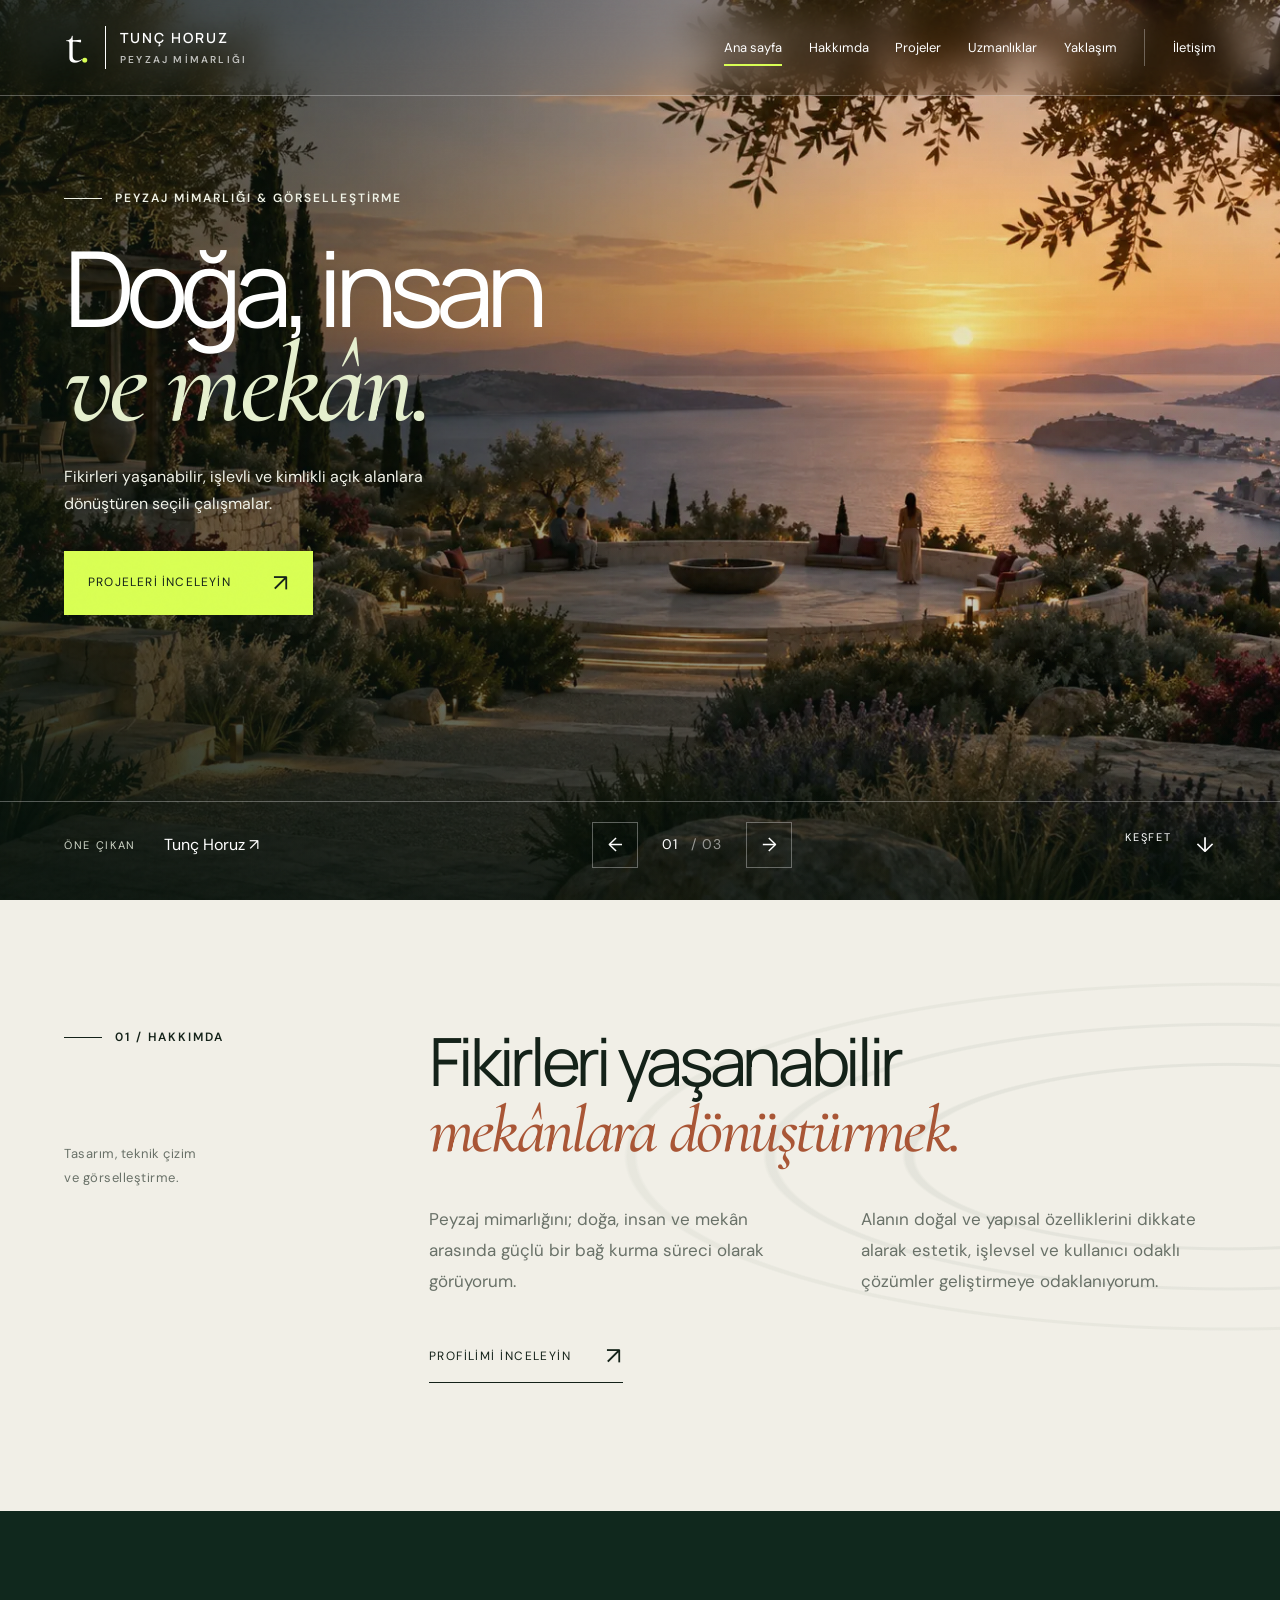
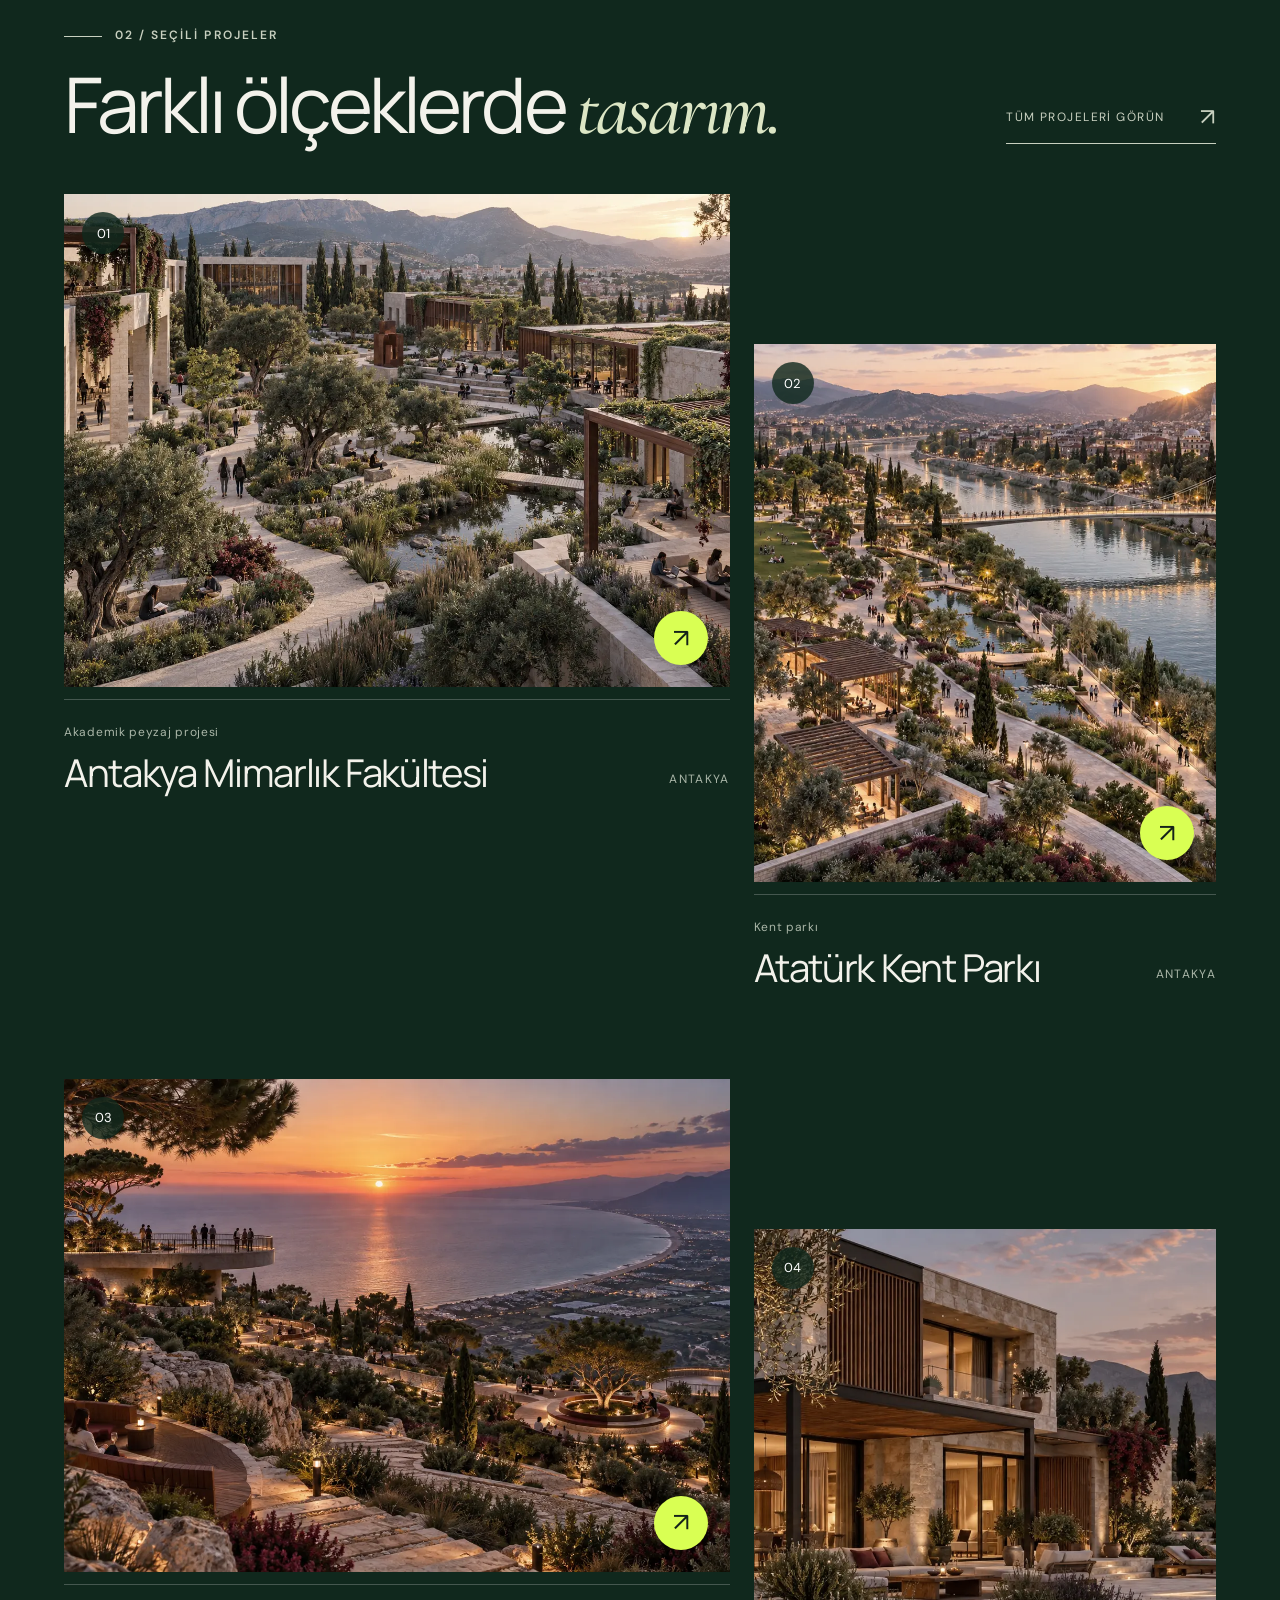
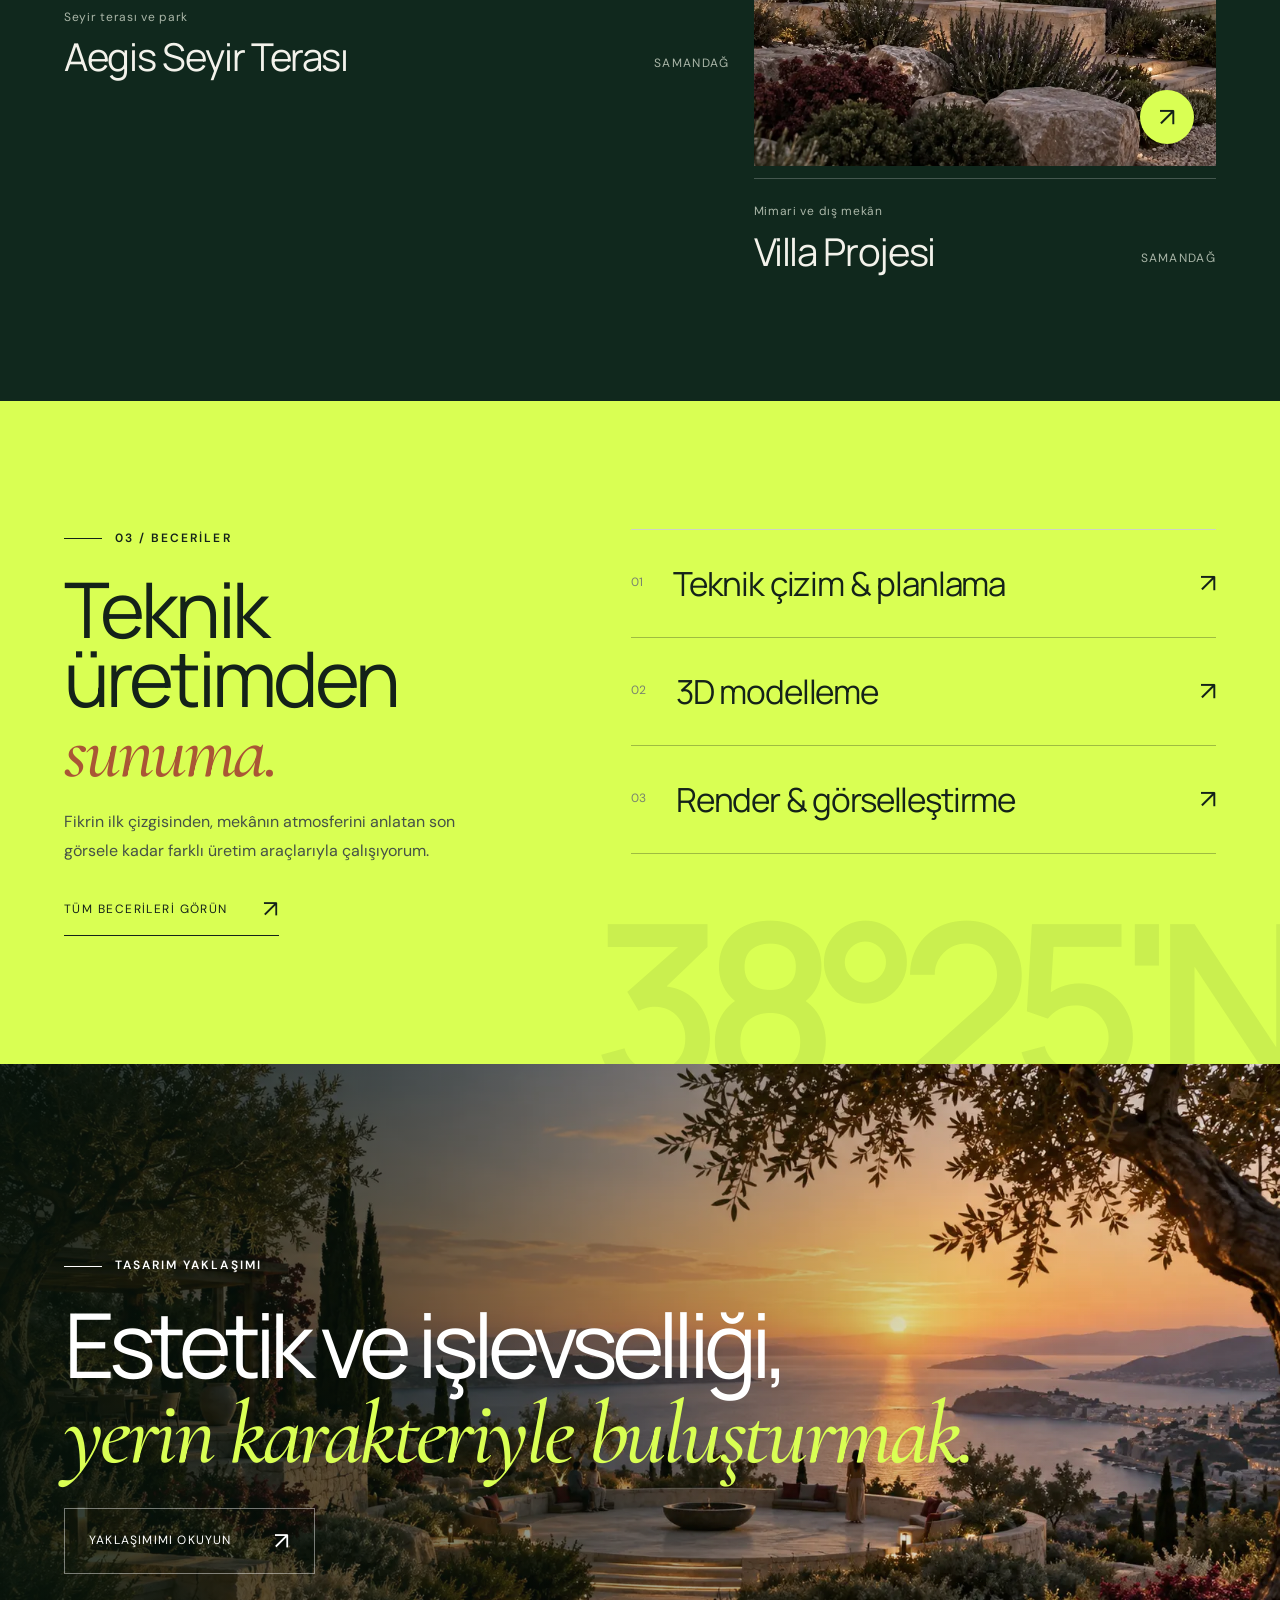
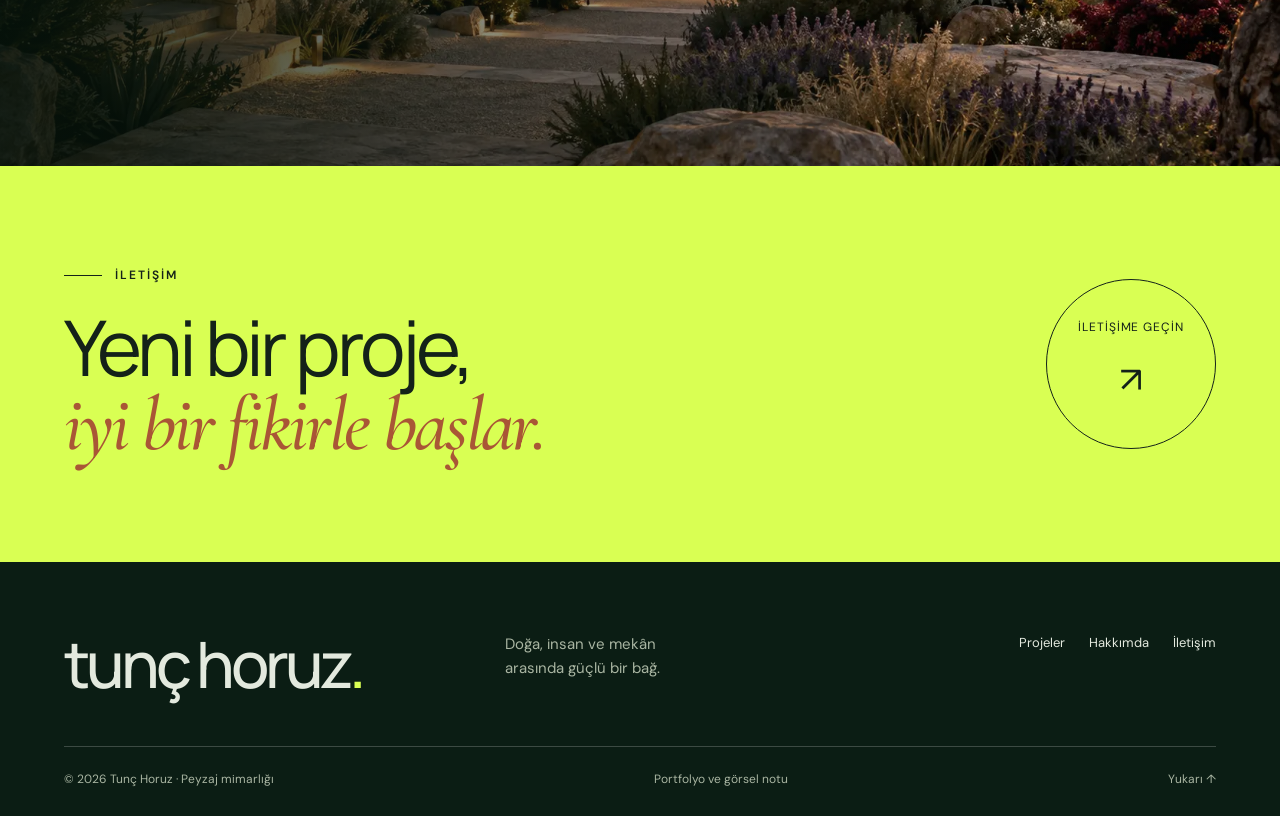
==== index.html @ c0519113 "İlk site yüklemesi" ====
<!doctype html>
<html lang="tr"><head><meta charset="utf-8"><meta name="viewport" content="width=device-width,initial-scale=1,viewport-fit=cover"><meta name="theme-color" content="#172b22"><title>Tunç Horuz — Peyzaj Mimarlığı Portfolyosu</title><meta name="description" content="Tunç Horuz'un peyzaj mimarlığı, kamusal alan, kampüs, seyir terası ve mimari görselleştirme projeleri."><link rel="icon" href="assets/favicon.svg"><link rel="stylesheet" href="styles.css"><link rel="stylesheet" href="refined.css"><script defer src="app.js"></script></head>
<body class="home" id="top"><a class="skip" href="#main">İçeriğe geç</a><header class="site-header"><a class="brand" href="index.html" aria-label="Tunç Horuz ana sayfa"><span class="monogram">t<span>.</span></span><span class="brand-name">TUNÇ HORUZ<small>PEYZAJ MİMARLIĞI</small></span></a><nav id="main-nav" aria-label="Ana menü"><a href="index.html" aria-current="page">Ana sayfa</a><a href="hakkimizda.html">Hakkımda</a><a href="projeler.html">Projeler</a><a href="hizmetler.html">Uzmanlıklar</a><a href="yaklasim.html">Yaklaşım</a><a href="iletisim.html">İletişim</a></nav><button class="menu-button" aria-expanded="false" aria-controls="main-nav" aria-label="Menüyü aç"><span></span><span></span></button></header>
<main id="main">
  <section class="hero"><div class="hero-slides"><div class="hero-slide is-active" data-slide="0" aria-hidden="false"><img src="assets/ai-hero-v3.webp" alt="Gün batımında peyzaj içinde seyir terası" loading="eager" decoding="async" fetchpriority="high"></div><div class="hero-slide" data-slide="1" aria-hidden="true"><img src="assets/ai-antakya-fakulte-cover-v3.webp" alt="Antakya Mimarlık Fakültesi peyzaj planı" loading="lazy" decoding="async"></div><div class="hero-slide" data-slide="2" aria-hidden="true"><img src="assets/ai-aegis-cover-v3.webp" alt="Aegis Seyir Terası gece görünümü" loading="lazy" decoding="async"></div></div><div class="hero-overlay"></div><div class="hero-copy wrap"><p class="eyebrow"><span></span>PEYZAJ MİMARLIĞI & GÖRSELLEŞTİRME</p><h1>Doğa, insan<br><em>ve mekân.</em></h1><p>Fikirleri yaşanabilir, işlevli ve kimlikli açık alanlara dönüştüren seçili çalışmalar.</p><a class="button button-light" href="projeler.html">Projeleri inceleyin<span aria-hidden="true">↗</span></a></div><div class="hero-bottom wrap"><div class="hero-location"><span>ÖNE ÇIKAN</span><a id="hero-project" href="hakkimizda.html">Tunç Horuz ↗</a></div><div class="hero-controls"><button data-slide-prev aria-label="Önceki çalışma">←</button><span id="hero-count" aria-live="polite">01 <i>/ 03</i></span><button data-slide-next aria-label="Sonraki çalışma">→</button></div><a class="scroll-link" href="#studio">KEŞFET <span>↓</span></a></div></section>
  <section class="home-intro wrap section" id="studio"><div><p class="eyebrow"><span></span>01 / HAKKIMDA</p><p class="side-note">Tasarım, teknik çizim<br>ve görselleştirme.</p></div><div><h2>Fikirleri yaşanabilir<br><em>mekânlara dönüştürmek.</em></h2><div class="intro-columns"><p>Peyzaj mimarlığını; doğa, insan ve mekân arasında güçlü bir bağ kurma süreci olarak görüyorum.</p><p>Alanın doğal ve yapısal özelliklerini dikkate alarak estetik, işlevsel ve kullanıcı odaklı çözümler geliştirmeye odaklanıyorum.</p></div><a class="line-link" href="hakkimizda.html">Profilimi inceleyin<span aria-hidden="true">↗</span></a></div></section>
  <section class="selected wrap section"><div class="section-title"><div><p class="eyebrow"><span></span>02 / SEÇİLİ PROJELER</p><h2>Farklı ölçeklerde <em>tasarım.</em></h2></div><a class="line-link" href="projeler.html">Tüm projeleri görün<span aria-hidden="true">↗</span></a></div><div class="selected-grid">
    <article class="project-card"><a href="proje-antakya-mimarlik-fakultesi.html" class="card-image"><img src="assets/ai-antakya-fakulte-cover-v3.webp" alt="Antakya Mimarlık Fakültesi peyzaj planı" loading="lazy" decoding="async"><span class="card-number">01</span><span class="card-arrow"><span aria-hidden="true">↗</span></span></a><div class="card-caption"><div><p>Akademik peyzaj projesi</p><h3><a href="proje-antakya-mimarlik-fakultesi.html">Antakya Mimarlık Fakültesi</a></h3></div><span>ANTAKYA</span></div></article>
    <article class="project-card"><a href="proje-antakya-ataturk-kent-parki.html" class="card-image"><img src="assets/ai-ataturk-kent-parki-cover-v3.webp" alt="Antakya Atatürk Kent Parkı giriş meydanı" loading="lazy" decoding="async"><span class="card-number">02</span><span class="card-arrow"><span aria-hidden="true">↗</span></span></a><div class="card-caption"><div><p>Kent parkı</p><h3><a href="proje-antakya-ataturk-kent-parki.html">Atatürk Kent Parkı</a></h3></div><span>ANTAKYA</span></div></article>
    <article class="project-card"><a href="proje-aegis-seyir-terasi.html" class="card-image"><img src="assets/ai-aegis-cover-v3.webp" alt="Aegis Seyir Terası gece görünümü" loading="lazy" decoding="async"><span class="card-number">03</span><span class="card-arrow"><span aria-hidden="true">↗</span></span></a><div class="card-caption"><div><p>Seyir terası ve park</p><h3><a href="proje-aegis-seyir-terasi.html">Aegis Seyir Terası</a></h3></div><span>SAMANDAĞ</span></div></article>
    <article class="project-card"><a href="proje-villa.html" class="card-image"><img src="assets/ai-villa-cover-v3.webp" alt="Villa projesi dış cephe görünümü" loading="lazy" decoding="async"><span class="card-number">04</span><span class="card-arrow"><span aria-hidden="true">↗</span></span></a><div class="card-caption"><div><p>Mimari ve dış mekân</p><h3><a href="proje-villa.html">Villa Projesi</a></h3></div><span>SAMANDAĞ</span></div></article>
  </div></section>
  <section class="home-services section"><div class="service-layout wrap"><div><p class="eyebrow"><span></span>03 / BECERİLER</p><h2>Teknik üretimden<br><em>sunuma.</em></h2><p>Fikrin ilk çizgisinden, mekânın atmosferini anlatan son görsele kadar farklı üretim araçlarıyla çalışıyorum.</p><a class="line-link" href="hizmetler.html">Tüm becerileri görün<span aria-hidden="true">↗</span></a></div><div><a class="service-row" href="hizmetler.html"><span>01</span><h3>Teknik çizim & planlama</h3><span>↗</span></a><a class="service-row" href="hizmetler.html"><span>02</span><h3>3D modelleme</h3><span>↗</span></a><a class="service-row" href="hizmetler.html"><span>03</span><h3>Render & görselleştirme</h3><span>↗</span></a></div></div></section>
  <section class="manifesto"><img src="assets/ai-hero-v3.webp" alt="Gün batımında manzaraya açılan seyir terası" loading="lazy" decoding="async"><div><p class="eyebrow"><span></span>TASARIM YAKLAŞIMI</p><h2>Estetik ve işlevselliği,<br><em>yerin karakteriyle buluşturmak.</em></h2><a class="button button-outline" href="yaklasim.html">Yaklaşımımı okuyun<span aria-hidden="true">↗</span></a></div></section>
</main>
<section class="footer-cta"><div><p class="eyebrow"><span></span>İLETİŞİM</p><h2>Yeni bir proje,<br><em>iyi bir fikirle başlar.</em></h2></div><a class="round-link" href="iletisim.html">İletişime geçin<span aria-hidden="true">↗</span></a></section>
<footer class="site-footer"><div class="footer-top"><a class="footer-logo" href="index.html">tunç horuz<span>.</span></a><p>Doğa, insan ve mekân<br>arasında güçlü bir bağ.</p><div><a href="projeler.html">Projeler</a><a href="hakkimizda.html">Hakkımda</a><a href="iletisim.html">İletişim</a></div></div><div class="footer-bottom"><span>© 2026 Tunç Horuz · Peyzaj mimarlığı</span><a href="gorsel-kaynaklari.html">Portfolyo ve görsel notu</a><a href="#top">Yukarı ↑</a></div></footer></body></html>
---- styles.css ----
:root{--ink:#19291f;--muted:#6e756d;--forest:#172b22;--green:#536349;--accent:#b6bd96;--paper:#fff;--mist:#f2f3ef;--line:#dce0d8;--gutter:clamp(24px,5.6vw,100px)}*{box-sizing:border-box}html{scroll-behavior:smooth;scroll-padding-top:35px}body{margin:0;color:var(--ink);background:var(--paper);font-family:'Arial',sans-serif;font-size:16px;line-height:1.65;-webkit-font-smoothing:antialiased}a{color:inherit;text-decoration:none}button,input,select,textarea{font:inherit}button{color:inherit;cursor:pointer}button,a,summary{-webkit-tap-highlight-color:transparent}button{background:none;border:0}img{display:block;width:100%;height:100%;object-fit:cover}h1,h2,h3,p,figure{margin:0}h1,h2,h3{line-height:1.12;font-weight:400}h1{font-size:clamp(48px,6.4vw,100px);letter-spacing:-.06em}h2{font-size:clamp(36px,3.8vw,61px);letter-spacing:-.05em}h3{font-size:28px;letter-spacing:-.035em}em{font-family:Georgia,'Times New Roman',serif;font-weight:400;letter-spacing:-.04em}p{line-height:1.8}a:focus-visible,button:focus-visible,summary:focus-visible,input:focus-visible,select:focus-visible,textarea:focus-visible{outline:2px solid var(--green);outline-offset:6px}.wrap{padding-inline:var(--gutter);max-width:1900px;margin-inline:auto}.section{padding-top:115px;padding-bottom:115px}.eyebrow{font-size:12px;letter-spacing:1.7px;line-height:1.6;display:flex;align-items:center;gap:13px;margin-bottom:26px}.eyebrow>span{width:26px;height:1px;background:currentColor}.skip{position:fixed;z-index:100;top:-100px;background:white;padding:12px}.skip:focus{top:12px}.site-header{height:106px;display:flex;align-items:center;justify-content:space-between;gap:35px;padding:20px var(--gutter);background:#fff;position:relative;z-index:30}.brand{display:flex;align-items:center;gap:18px}.monogram{font-family:Georgia,serif;font-size:65px;line-height:.7;letter-spacing:-6px;border-right:1px solid var(--line);padding-right:24px;padding-bottom:8px}.monogram>span{color:#697854}.brand-name{font-size:16px;letter-spacing:2px;line-height:1.5;white-space:nowrap}.brand-name small{display:block;font-size:12px;letter-spacing:2.6px;margin-top:4px;color:var(--muted)}#main-nav{display:flex;gap:clamp(20px,2.3vw,38px);align-items:center;font-size:14px}#main-nav a{position:relative;padding:8px 0}#main-nav a:after{content:'';height:1px;width:0;position:absolute;bottom:0;left:0;background:var(--green);transition:width .25s}#main-nav a:hover:after,#main-nav a[aria-current=page]:after{width:100%}#main-nav a:last-child{border-left:1px solid var(--line);padding-left:28px}#main-nav a:last-child:after{left:28px;width:0}#main-nav a:last-child:hover:after,#main-nav a:last-child[aria-current=page]:after{width:calc(100% - 28px)}.menu-button{display:none}.hero{position:relative;height:calc(100svh - 106px);min-height:660px;max-height:1100px;background:var(--forest);color:white;isolation:isolate}.hero-slides,.hero-slide,.hero-overlay{position:absolute;inset:0}.hero-slides{z-index:-3}.hero-slide{opacity:0;transition:opacity .8s}.hero-slide.is-active{opacity:1}.hero-slide img{object-position:55% center}.hero-overlay{z-index:-2;background:linear-gradient(90deg,#071b10a8 0%,#09201822 75%),linear-gradient(0deg,#07170ce0 0%,transparent 29%)}.hero-copy{padding-top:clamp(100px,15vh,185px);padding-bottom:165px}.hero .eyebrow{margin-bottom:33px;letter-spacing:2px;color:#f0f3e7}.hero h1{font-size:clamp(58px,7vw,110px);line-height:1.04;letter-spacing:-.06em}.hero h1 em{color:#dce0c6}.hero-copy>p:not(.eyebrow){font-size:17px;line-height:1.65;margin:30px 0 34px;color:#f0f2e8}.button{display:inline-flex;align-items:center;justify-content:space-between;gap:42px;min-height:58px;padding:15px 24px;font-size:14px;line-height:1.4;transition:background .2s,color .2s}.button span,.line-link span{font-size:24px;font-weight:400}.button-light{background:#fff;color:var(--ink)}.button-light:hover{background:#dce0c6}.button-dark{background:var(--forest);color:white}.button-dark:hover{background:#3c503d}.button-outline{border:1px solid #ffffff70;color:white}.button-outline:hover{background:white;color:var(--ink)}.hero-bottom{position:absolute;bottom:28px;left:0;right:0;display:flex;align-items:center;justify-content:space-between;gap:30px}.hero-location{display:flex;gap:28px;align-items:center}.hero-location>span{font-size:12px;letter-spacing:1.7px;color:#d1d8c9}.hero-location>a{font-size:16px}.hero-controls{display:flex;gap:24px;align-items:center}.hero-controls button{width:42px;height:42px;border:1px solid #ffffff55;border-radius:50%;font-size:19px;transition:background .2s}.hero-controls button:hover{background:#ffffff22}.hero-controls>span{font-size:14px;letter-spacing:1px}.hero-controls i{font-style:normal;color:#ffffff88;margin-left:8px}.scroll-link{font-size:12px;letter-spacing:1.6px;display:flex;gap:25px}.scroll-link span{font-size:21px}.home-intro{display:grid;grid-template-columns:1fr 2.35fr;gap:50px}.side-note{font-size:14px;color:var(--muted);margin-top:95px}.home-intro h2{font-size:clamp(44px,4.7vw,72px)}.home-intro h2 em{color:var(--green)}.intro-columns{display:grid;grid-template-columns:1fr 1fr;gap:38px;margin:34px 0;color:var(--muted)}.line-link{display:inline-flex;align-items:center;justify-content:space-between;gap:35px;padding-bottom:8px;border-bottom:1px solid #87907d;font-size:14px;line-height:1.5}.line-link:hover{color:#7b8962}.selected{padding-top:30px}.section-title{display:flex;justify-content:space-between;align-items:flex-end;gap:30px;margin-bottom:50px}.section-title .eyebrow{margin-bottom:23px}.section-title .line-link{flex-shrink:0}.section-title h2{max-width:800px}.selected-grid,.portfolio-grid{display:grid;grid-template-columns:1fr 1fr;column-gap:38px;row-gap:64px}.selected-grid .project-card:nth-child(even){margin-top:85px}.selected-grid .project-card:nth-child(odd){margin-bottom:85px}.project-card[hidden]{display:none}.card-image{display:block;position:relative;overflow:hidden;aspect-ratio:1.2;background:var(--mist)}.card-image img{transition:transform .8s}.card-image:hover img{transform:scale(1.04)}.card-number{position:absolute;left:22px;top:19px;color:white;font-size:13px;text-shadow:0 1px 5px #000}.card-arrow{position:absolute;right:22px;bottom:22px;display:grid;place-items:center;width:49px;height:49px;background:white;border-radius:50%;font-size:26px;transition:background .3s,color .3s}.card-image:hover .card-arrow{background:var(--forest);color:white}.card-caption{display:flex;justify-content:space-between;align-items:flex-end;padding-top:22px;gap:15px}.card-caption p{font-size:12px;color:var(--muted);letter-spacing:.7px;margin-bottom:7px}.card-caption h3{font-size:32px}.card-caption>span{font-size:12px;letter-spacing:1.3px;padding-bottom:4px;color:var(--muted)}.disclaimer{font-size:12px;color:#7a8074;max-width:850px;margin-top:35px;line-height:1.7}.disclaimer a{text-decoration:underline}.home-services{background:var(--mist)}.service-layout{display:grid;grid-template-columns:1fr 1.35fr;gap:90px}.service-layout>div>p:not(.eyebrow){color:var(--muted);margin:22px 0 25px}.service-layout h2{font-size:clamp(45px,5vw,73px)}.service-row{display:flex;align-items:center;gap:30px;border-bottom:1px solid #cdd3c7;padding:31px 0;transition:padding .2s}.service-row:first-child{border-top:1px solid #cdd3c7}.service-row>span:first-child{color:#79846e;font-size:12px}.service-row h3{flex:1;font-size:31px}.service-row>span:last-child{font-size:26px}.service-row:hover{padding-left:12px;color:var(--green)}.manifesto{position:relative;min-height:630px;background:var(--forest);color:white;isolation:isolate;display:flex;align-items:center}.manifesto>img{position:absolute;inset:0;z-index:-2}.manifesto:after{content:'';position:absolute;inset:0;background:linear-gradient(90deg,#07170cbf,#07170c10);z-index:-1}.manifesto>div{padding:95px var(--gutter);width:100%}.manifesto h2{font-size:clamp(47px,5.2vw,80px);line-height:1.14;margin-bottom:32px}.manifesto em{color:#dce0c6}.footer-cta{background:var(--forest);color:white;display:flex;justify-content:space-between;gap:50px;align-items:center;padding:80px var(--gutter)}.footer-cta .eyebrow{color:#bdc9b2}.footer-cta h2{font-size:clamp(38px,4.1vw,65px)}.footer-cta em{color:#bdc9b2}.round-link{width:150px;height:150px;border:1px solid #8c9b7a;border-radius:50%;display:flex;flex-direction:column;align-items:center;justify-content:center;gap:12px;flex-shrink:0;font-size:13px;transition:background .3s,color .3s}.round-link>span{font-size:36px}.round-link:hover{background:#dce0c6;color:var(--forest)}.site-footer{padding:55px var(--gutter) 24px;background:#11231a;color:#e3e9de}.footer-top{display:grid;grid-template-columns:1.2fr 1fr 1fr;align-items:start;gap:35px;padding-bottom:50px}.footer-logo{font-size:40px;letter-spacing:-2px;line-height:1.1}.footer-logo>span{color:#b6bd96}.footer-top>p{font-size:14px;color:#a9b5a2;line-height:1.6}.footer-top>div{display:flex;justify-content:flex-end;gap:24px;font-size:13px}.footer-bottom{border-top:1px solid #ffffff20;padding-top:23px;display:flex;justify-content:space-between;gap:25px;font-size:12px;color:#a9b5a2}.footer-bottom a:hover{color:white}.page-mast{padding-top:80px;padding-bottom:65px}.page-mast>.eyebrow{margin-bottom:33px}.page-mast>div{display:flex;justify-content:space-between;align-items:flex-end;gap:65px}.page-mast h1{max-width:1060px}.page-mast em{color:var(--green)}.page-mast>div>p{max-width:305px;color:var(--muted);padding-bottom:5px}.portfolio-section{padding-bottom:105px}.filter-bar{display:flex;gap:34px;align-items:center;border-top:1px solid var(--line);border-bottom:1px solid var(--line);padding:23px 0;margin-bottom:43px;flex-wrap:wrap}.filter-bar button{padding:4px 0;font-size:14px;color:#727b6e;border-bottom:1px solid transparent}.filter-bar button[aria-pressed=true]{color:var(--ink);border-bottom-color:var(--ink)}.filter-bar sup{font-size:12px;margin-left:7px}.portfolio-grid .card-image{aspect-ratio:1.25}.about-visual>img{height:600px;object-position:center 58%}.visual-caption{display:flex;justify-content:space-between;gap:20px;padding-top:18px;font-size:12px;color:var(--muted)}.visual-caption>span:first-child{letter-spacing:1.3px}.editorial{display:grid;grid-template-columns:1fr 1.3fr;gap:120px}.editorial p{color:var(--muted);margin-bottom:20px}.editorial .lead,.lead{font-size:22px;line-height:1.6;color:var(--ink)}.values{padding-bottom:100px}.values-grid{display:grid;grid-template-columns:repeat(3,1fr);gap:45px}.values-grid article{border-top:1px solid var(--line);padding-top:25px}.values-grid article>span{font-size:12px;color:var(--green)}.values-grid h3{margin:28px 0 18px;font-size:30px}.values-grid p{color:var(--muted)}.split-feature{display:grid;grid-template-columns:1fr 1fr;gap:90px;padding-top:0;align-items:center}.split-feature>div:first-child{height:620px}.split-feature p:not(.eyebrow){margin:26px 0;color:var(--muted);max-width:430px}.service-detail{display:grid;grid-template-columns:1.05fr 1fr;gap:90px;margin-top:30px;margin-bottom:110px;align-items:center;scroll-margin-top:45px}.service-photo{height:575px}.service-detail:nth-of-type(odd) .service-photo{order:2}.large-index{font-size:12px;color:var(--green);display:block;margin-bottom:24px;letter-spacing:1px}.service-detail h2{font-size:clamp(37px,3.4vw,55px)}.service-detail h3{font-size:20px;margin:23px 0 16px;letter-spacing:-.3px}.service-detail p{color:var(--muted)}.service-detail ul{list-style:none;padding:0;margin:25px 0 30px;border-top:1px solid var(--line)}.service-detail li{padding:12px 0;border-bottom:1px solid var(--line);font-size:14px}.service-detail li:before{content:'—';margin-right:12px;color:var(--green)}.approach-hero{height:590px}.process-list article{display:grid;grid-template-columns:.35fr 1fr 1.2fr;gap:50px;border-top:1px solid var(--line);padding:44px 0}.process-list article:last-child{border-bottom:1px solid var(--line)}.process-number{font-size:17px;color:var(--green)}.process-list h2{font-size:38px}.process-list p{color:var(--muted)}.process-list .meta{font-size:12px;color:#68745d;display:block;margin-top:20px}.quote-section{background:var(--mist);padding:95px 0;text-align:center}.quote-section p{font-size:clamp(30px,3.4vw,54px);line-height:1.45;letter-spacing:-.04em}.quote-section em{color:var(--green)}.quote-section span{font-size:12px;letter-spacing:2px;display:block;margin-top:32px}.project-mast{padding-top:48px;padding-bottom:48px}.back-link{font-size:13px;color:var(--muted);display:inline-block;margin-bottom:55px}.back-link:hover{color:var(--ink)}.project-mast>div{display:flex;justify-content:space-between;gap:60px;align-items:flex-end}.project-mast h1>span{color:var(--green)}.project-mast>div>p{max-width:270px;font-size:20px;color:var(--muted)}.project-mast .eyebrow{margin-bottom:18px}.project-cover{height:650px}.gallery-trigger{display:block;position:relative;width:100%;height:100%;padding:0;overflow:hidden;background:var(--mist);text-align:left}.gallery-trigger img{transition:transform .8s}.gallery-trigger:hover img{transform:scale(1.03)}.gallery-trigger>span{position:absolute;bottom:22px;right:22px;padding:10px 16px;background:white;display:flex;align-items:center;gap:24px;font-size:13px}.gallery-trigger>span>span{font-size:21px}.project-story{display:grid;grid-template-columns:.7fr 1.5fr;gap:110px}.project-story dl{margin:0}.project-story dl>div{padding:13px 0;border-bottom:1px solid var(--line)}.project-story dt{font-size:12px;color:var(--muted);margin-bottom:4px}.project-story dd{font-size:15px;margin:0}.project-story h2{max-width:800px;margin-bottom:27px}.project-story>div>p{color:var(--muted);margin:20px 0}.project-story .lead{color:var(--ink)}.project-tags{display:flex;flex-wrap:wrap;gap:10px;margin-top:30px}.project-tags>span{border:1px solid var(--line);padding:8px 12px;font-size:12px}.project-support{display:grid;grid-template-columns:.7fr 1.5fr;gap:110px;align-items:center}.project-support>button{height:510px}.project-support p:not(.eyebrow){color:var(--muted);font-size:15px;margin-top:25px}.project-disclaimer{margin-top:34px;max-width:100%;border-bottom:1px solid var(--line);padding-bottom:45px}.next-project{padding-top:65px;padding-bottom:80px}.next-project>span{font-size:12px;color:var(--muted);letter-spacing:1.4px}.next-project>a{display:flex;justify-content:space-between;align-items:center;margin-top:23px;gap:25px}.next-project h2{font-size:clamp(42px,5vw,76px)}.next-project>a>span{font-size:60px;color:var(--green)}.contact-layout{display:grid;grid-template-columns:1fr 1.1fr;gap:100px;padding-top:15px;padding-bottom:100px}.contact-aside>img{height:350px}.contact-aside>div{padding-top:35px;max-width:480px}.contact-aside h2{font-size:33px}.contact-aside p{color:var(--muted);margin-top:20px}.contact-pending{margin-top:35px;border-top:1px solid var(--line);padding-top:25px}.contact-pending>span{font-size:12px;letter-spacing:1.3px}.contact-pending>p{font-size:14px;margin-top:10px}.brief-panel h2{font-size:36px;margin-bottom:20px}.brief-panel>p{color:var(--muted);font-size:14px;margin-bottom:30px}label{display:block;font-size:13px;margin-bottom:24px;color:#3c4c3c}input,select,textarea{display:block;width:100%;padding:13px 0;border:0;border-bottom:1px solid #b8c1af;color:var(--ink);background:white;border-radius:0;margin-top:5px;font-size:16px;line-height:1.5;min-height:48px}input::placeholder,textarea::placeholder{color:#959d90;font-size:14px}textarea{resize:vertical}.form-grid{display:grid;grid-template-columns:1fr 1fr;gap:28px}.form-status{font-size:14px;color:var(--green);margin-top:20px}.form-privacy{font-size:12px;color:var(--muted);margin-top:15px}.brief-panel .button{width:100%;justify-content:space-between}.credits{padding-top:0;max-width:1050px;margin-left:0}.credits h2{font-size:32px;margin:38px 0 20px}.credits p,.credits li{color:var(--muted)}.credits ul{padding-left:20px}.credits li{margin:17px 0}.credits a{text-decoration:underline}.lightbox{padding:0;border:0;background:#0c1710;width:100%;max-width:100%;height:100%;max-height:100%;color:white}.lightbox[open]{display:grid;grid-template-columns:70px minmax(0,1fr) 70px;align-items:center;gap:20px;padding:60px 25px 25px}.lightbox::backdrop{background:#0c1710f7}.lightbox figure{max-width:1450px;max-height:100%;margin:auto;width:100%;min-height:0}.lightbox img{max-height:calc(100svh - 150px);object-fit:contain}.lightbox figcaption{font-size:13px;color:#c2caba;text-align:center;margin-top:14px}.lightbox-close{position:absolute;top:14px;right:22px;font-size:37px;width:44px;height:44px;line-height:1}.lightbox-prev,.lightbox-next{border:1px solid #ffffff60;border-radius:50%;width:48px;height:48px;font-size:22px}.lightbox button:disabled{opacity:.25;cursor:default}body.modal-open{overflow:hidden}.sr-only{position:absolute;clip:rect(0,0,0,0);width:1px;height:1px;overflow:hidden}.lightbox img{width:100%}a,button{touch-action:manipulation}#main-nav a,.filter-bar button{min-height:36px}
@media(min-width:1600px){.hero-copy{padding-top:17vh}.hero-copy h1{font-size:115px}}@media(max-width:1150px){.site-header{height:96px}.brand-name{font-size:14px;letter-spacing:1px}.brand-name small{font-size:12px;letter-spacing:1.8px}#main-nav{gap:19px;font-size:13px}#main-nav a:last-child{padding-left:18px}.hero{height:calc(100svh - 96px)}.hero-location{display:block}.hero-location>a{display:block;margin-top:4px}.service-layout,.editorial,.split-feature,.service-detail,.contact-layout{gap:50px}.project-story,.project-support{gap:70px}.page-mast>div{gap:35px}.page-mast>div>p{max-width:240px}.footer-top{grid-template-columns:1fr 1fr}.footer-top>div{grid-column:1/-1;justify-content:flex-start}.footer-top{padding-bottom:30px}.card-caption h3{font-size:28px}.hero h1{font-size:85px}.hero-copy{padding-top:110px}.home-intro{grid-template-columns:.8fr 2.35fr;gap:40px}.intro-columns{gap:28px}.section{padding-block:90px}.selected{padding-top:20px}.project-cover{height:560px}.project-support>button{height:450px}.service-photo{height:490px}.approach-hero{height:500px}}@media(max-width:1000px){.brand-name{font-size:15px}.brand-name small{font-size:12px}.site-header{height:90px}.menu-button{display:flex;width:40px;height:40px;padding:6px;flex-direction:column;justify-content:center;gap:7px}.menu-button span{display:block;height:1px;width:28px;background:var(--ink);transition:transform .2s}.menu-button[aria-expanded=true] span:first-child{transform:translateY(4px) rotate(45deg)}.menu-button[aria-expanded=true] span:last-child{transform:translateY(-4px) rotate(-45deg)}#main-nav{display:none;position:absolute;left:0;right:0;top:100%;padding:20px var(--gutter) 32px;background:white;border-top:1px solid var(--line);box-shadow:0 25px 30px #0001}#main-nav.is-open{display:flex;flex-direction:column;align-items:stretch;gap:0}#main-nav a{padding:13px 0;font-size:18px}#main-nav a:last-child{padding-left:0;border-left:0}#main-nav a:after,#main-nav a:last-child:after{display:none}#main-nav a[aria-current=page]{color:var(--green)}.hero{height:calc(100svh - 90px);min-height:640px}.hero h1{font-size:76px}.hero-copy{padding-top:110px}.hero-bottom{bottom:25px}.scroll-link{display:none}.home-intro{grid-template-columns:1fr;gap:0}.side-note{display:none}.home-intro .eyebrow{margin-bottom:30px}.home-intro h2{font-size:57px}.section-title{align-items:flex-start;flex-direction:column;gap:24px}.selected-grid,.portfolio-grid{gap:45px 25px}.selected-grid .project-card:nth-child(even){margin-top:60px}.selected-grid .project-card:nth-child(odd){margin-bottom:60px}.card-image{aspect-ratio:.93}.card-caption>span{display:none}.service-layout{grid-template-columns:1fr;gap:45px}.service-layout h2 br{display:none}.manifesto{min-height:560px}.manifesto h2{font-size:65px}.page-mast>div{display:block}.page-mast>div>p{max-width:550px;margin-top:30px}.page-mast h1{font-size:67px}.about-visual>img{height:470px}.editorial{grid-template-columns:1fr;gap:35px}.values-grid{gap:25px}.values-grid h3{font-size:26px}.split-feature{gap:38px}.split-feature>div:first-child{height:480px}.split-feature h2{font-size:39px}.service-detail{gap:38px}.service-photo{height:540px}.service-detail h2{font-size:39px}.service-detail h3{font-size:19px}.project-mast>div{display:block}.project-mast>div>p{max-width:550px;margin-top:20px}.project-mast h1{font-size:69px}.project-cover{height:490px}.project-story,.project-support{grid-template-columns:1fr;gap:40px}.project-story aside dl{display:grid;grid-template-columns:1fr 1fr;gap:10px 30px}.project-support>div{max-width:600px}.project-support>button{height:450px}.process-list article{grid-template-columns:45px 1fr;gap:25px}.process-list article>div{grid-column:2}.contact-layout{grid-template-columns:1fr;gap:65px}.contact-aside{display:grid;grid-template-columns:1fr 1fr;gap:35px}.contact-aside>div{padding-top:0}.contact-aside>img{height:100%;min-height:330px}.brief-panel{max-width:700px}.footer-bottom{flex-wrap:wrap}.footer-cta{gap:30px}.footer-cta h2{font-size:42px}.round-link{height:130px;width:130px}}@media(max-width:600px){:root{--gutter:24px}body{font-size:16px}.site-header{height:84px}.brand{gap:13px}.monogram{font-size:54px;padding-right:18px}.brand-name{font-size:13px;letter-spacing:1.1px}.brand-name small{font-size:12px;letter-spacing:1.7px}.hero{height:calc(100svh - 84px);min-height:660px;max-height:830px}.hero-copy{padding-top:90px;padding-bottom:170px}.hero .eyebrow{font-size:12px;letter-spacing:1.4px;gap:10px;max-width:300px;margin-bottom:30px}.hero .eyebrow>span{width:15px;flex-shrink:0}.hero h1{font-size:clamp(47px,10.5vw,65px);line-height:1.1;letter-spacing:-.057em}.hero-copy>p:not(.eyebrow){font-size:16px;margin:26px 0 30px}.hero-slide img{object-position:61% center}.hero-overlay{background:linear-gradient(90deg,#092113ba,#09211333),linear-gradient(0deg,#07170cdd,transparent 40%)}.hero-bottom{align-items:flex-end;gap:12px;bottom:26px}.hero-location>span{font-size:12px;letter-spacing:1.2px}.hero-location>a{font-size:14px}.hero-controls{gap:11px}.hero-controls button{width:35px;height:35px;font-size:17px}.hero-controls>span{font-size:12px;white-space:nowrap}.hero-controls i{margin-left:3px}.button{min-height:55px;padding:14px 20px;font-size:14px;gap:34px}.section{padding-block:66px}.eyebrow{font-size:12px;letter-spacing:1.4px}.home-intro h2{font-size:43px}.intro-columns{grid-template-columns:1fr;gap:19px;margin:27px 0}.selected{padding-top:10px}.section-title{margin-bottom:35px}.section-title h2{font-size:39px}.section-title .eyebrow{margin-bottom:23px}.selected-grid,.portfolio-grid{grid-template-columns:1fr;gap:38px}.selected-grid .project-card:nth-child(even),.selected-grid .project-card:nth-child(odd){margin:0}.card-image{aspect-ratio:1.05}.card-caption{padding-top:17px}.card-caption h3{font-size:30px}.card-caption>span{display:block}.card-number{left:17px;top:15px}.card-arrow{width:44px;height:44px;right:16px;bottom:16px}.disclaimer{margin-top:30px;font-size:12px}.service-layout{gap:33px}.service-layout h2{font-size:46px}.service-layout h2 br{display:block}.service-row{gap:19px;padding:26px 0}.service-row h3{font-size:25px}.service-row>span:last-child{font-size:24px}.manifesto{min-height:550px}.manifesto>div{padding-block:70px}.manifesto h2{font-size:51px}.footer-cta{display:block;padding:60px var(--gutter)}.footer-cta h2{font-size:36px}.footer-cta .eyebrow{font-size:12px}.round-link{height:auto;width:100%;border-radius:0;border-width:0 0 1px;flex-direction:row;justify-content:space-between;padding:20px 0 14px;margin-top:25px;font-size:14px}.round-link>span{font-size:26px}.site-footer{padding-top:40px}.footer-top{grid-template-columns:1fr;gap:24px}.footer-logo{font-size:37px}.footer-top>div{gap:27px;font-size:13px}.footer-bottom{font-size:12px;gap:14px}.footer-bottom>span{width:100%}.footer-bottom>a:last-child{margin-left:auto}.page-mast{padding-top:48px;padding-bottom:42px}.page-mast>.eyebrow{margin-bottom:27px}.page-mast h1{font-size:clamp(43px,9.8vw,58px);letter-spacing:-.055em}.page-mast>div>p{margin-top:24px;font-size:16px}.filter-bar{gap:13px 22px;padding:17px 0;margin-bottom:30px}.filter-bar button{font-size:13px}.filter-bar sup{font-size:12px;margin-left:5px}.portfolio-section{padding-bottom:65px}.portfolio-grid .card-image{aspect-ratio:1.07}.about-visual>img{height:350px}.visual-caption{font-size:12px;gap:15px}.visual-caption>span:first-child{letter-spacing:.5px}.editorial{gap:27px}.editorial h2{font-size:42px}.editorial .lead{font-size:21px}.editorial p:last-child{margin-bottom:0}.values{padding-bottom:60px}.values-grid{grid-template-columns:1fr;gap:28px}.values-grid article{padding-top:20px}.values-grid h3{margin:20px 0 13px;font-size:30px}.split-feature{grid-template-columns:1fr;gap:33px;padding-top:0}.split-feature>div:first-child{height:400px}.split-feature h2{font-size:40px}.service-detail{grid-template-columns:1fr;gap:30px;margin-top:10px;margin-bottom:65px}.service-photo{height:360px}.service-detail:nth-of-type(odd) .service-photo{order:0}.large-index{margin-bottom:17px}.service-detail h2{font-size:39px}.service-detail h3{font-size:20px}.approach-hero{height:350px}.process-list article{gap:16px;padding:32px 0;grid-template-columns:30px 1fr}.process-list h2{font-size:31px}.process-number{font-size:14px;padding-top:4px}.process-list .meta{font-size:12px}.quote-section{padding:60px 0}.quote-section p{font-size:31px}.quote-section span{font-size:12px;letter-spacing:1.5px}.project-mast{padding-top:30px;padding-bottom:32px}.back-link{margin-bottom:35px}.project-mast h1{font-size:clamp(44px,10vw,59px)}.project-mast>div>p{font-size:18px;margin-top:19px}.project-mast .eyebrow{font-size:12px;letter-spacing:1.2px}.project-cover{height:390px;padding-inline:0}.gallery-trigger>span{font-size:12px;padding:8px 12px;right:15px;bottom:15px}.project-story{gap:35px}.project-story aside dl{grid-template-columns:1fr 1fr;gap:9px 20px}.project-story dt{font-size:12px}.project-story dd{font-size:14px}.project-story h2{font-size:39px}.project-story .lead{font-size:20px}.project-support{gap:28px}.project-support h2{font-size:42px}.project-support>button{height:360px}.project-support p:not(.eyebrow){margin-top:20px}.project-disclaimer{padding-bottom:28px;font-size:12px}.next-project{padding-top:40px;padding-bottom:50px}.next-project>span{font-size:12px}.next-project h2{font-size:39px}.next-project>a>span{font-size:38px}.contact-layout{gap:45px;padding-top:0;padding-bottom:65px}.contact-aside{display:block}.contact-aside>img{height:290px;min-height:0}.contact-aside>div{padding-top:28px}.contact-aside h2{font-size:31px}.contact-pending{margin-top:25px;padding-top:20px}.brief-panel h2{font-size:33px}.form-grid{grid-template-columns:1fr;gap:0}.brief-panel label{font-size:13px}.brief-panel>p{font-size:14px}.credits h2{font-size:29px}.credits{padding-top:0}.lightbox[open]{grid-template-columns:40px minmax(0,1fr) 40px;gap:0;padding:65px 5px 30px}.lightbox-prev,.lightbox-next{width:36px;height:36px;font-size:18px}.lightbox figcaption{font-size:12px}.lightbox-close{right:15px}.lightbox img{max-height:75svh}}
@media(prefers-reduced-motion:reduce){html{scroll-behavior:auto}*,*:before,*:after{transition:none!important;animation:none!important}}
---- refined.css ----
@import url('https://fonts.googleapis.com/css2?family=Cormorant+Garamond:ital,wght@1,500;1,600&family=DM+Sans:wght@400;500;600&family=Manrope:wght@400;500;600&display=swap');

:root{
  --ink:#142219;
  --muted:#697168;
  --forest:#10281d;
  --green:#4f6654;
  --accent:#d9ff53;
  --clay:#a95636;
  --paper:#f1efe7;
  --mist:#e4e7de;
  --stone:#d7d2c5;
  --line:rgba(20,34,25,.18);
  --gutter:clamp(22px,5vw,88px);
  --ease:cubic-bezier(.77,0,.18,1);
}
html{scroll-padding-top:86px}
body{font-family:"DM Sans",Arial,sans-serif;background:var(--paper);color:var(--ink);font-size:16px}
body.menu-open{overflow:hidden}
html,body{max-width:100%;overflow-x:clip}
img{max-width:100%}
/* Her görselin kompozisyonuna göre tanımlanmış odak noktaları */
img[src$="ai-hero-v3.webp"]{object-position:50% 48%}
img[src$="tunc-portre.webp"]{object-position:50% 42%}
img[src$="proje-antakya-fakulte.webp"],img[src$="proje-ataturk-kent-parki.webp"],img[src$="proje-aegis.webp"],img[src$="proje-villa.webp"],img[src$="proje-apartman.webp"]{object-position:left center}
.hero-slide img,.card-image img,.about-visual>img,.service-photo img,.approach-hero img,.project-cover img,.project-support img,.contact-aside>img,.split-feature img{width:100%;height:100%;object-fit:cover}
.hero-slide,.card-image,.about-visual,.service-photo,.approach-hero,.project-cover,.project-support>.gallery-trigger,.contact-aside>img,.split-feature>div:first-child{overflow:hidden}
.project-cover{height:auto}
.project-cover .gallery-trigger{height:auto;min-height:520px;aspect-ratio:16/8.2}
.lightbox img{object-position:center!important}
.portfolio-board--focus{object-position:left center!important}
.board-presentation{background:#e7e2d7;padding:14px;margin:0;overflow:hidden}
.board-presentation .portfolio-board--full{object-fit:contain;background:#f4f2eb}
body:before{content:"";position:fixed;inset:0;pointer-events:none;z-index:1000;opacity:.22;background-image:url("data:image/svg+xml,%3Csvg viewBox='0 0 180 180' xmlns='http://www.w3.org/2000/svg'%3E%3Cfilter id='n'%3E%3CfeTurbulence type='fractalNoise' baseFrequency='.9' numOctaves='2' stitchTiles='stitch'/%3E%3C/filter%3E%3Crect width='100%25' height='100%25' filter='url(%23n)' opacity='.08'/%3E%3C/svg%3E")}
h1,h2,h3{font-family:"Manrope",sans-serif}em{font-family:"Cormorant Garamond",Georgia,serif;font-weight:500}
.wrap{max-width:1680px}.section{padding-top:clamp(90px,10vw,150px);padding-bottom:clamp(90px,10vw,150px)}
.eyebrow{font-size:12px;letter-spacing:.17em;font-weight:600}.eyebrow>span{width:38px}
.line-link{font-size:12px;letter-spacing:.12em;text-transform:uppercase;border-color:currentColor}
.line-link span{transition:transform .25s}.line-link:hover span{transform:translate(5px,-5px)}

/* Header */
.site-header{height:96px;padding:18px var(--gutter);position:sticky;top:0;z-index:60;background:rgba(241,239,231,.92);backdrop-filter:blur(16px);border-bottom:1px solid var(--line);transition:height .35s,background .35s,color .35s}
.home .site-header{position:absolute;top:0;left:0;right:0;background:transparent;color:#fff;border-color:rgba(255,255,255,.3)}
.home .site-header.is-scrolled{position:fixed;background:rgba(20,34,25,.92);backdrop-filter:blur(16px);height:74px}
.brand{gap:14px}.monogram{font-family:"Cormorant Garamond",Georgia,serif;font-size:58px;line-height:.62;letter-spacing:-5px;padding-right:20px;border-color:currentColor}.monogram>span{color:var(--accent)}
.brand-name{font-family:"Manrope",sans-serif;font-size:14px;letter-spacing:.14em;font-weight:600}.brand-name small{font-family:"DM Sans",sans-serif;font-size:10px;letter-spacing:.22em;color:currentColor;opacity:.7}
#main-nav{gap:clamp(18px,2.1vw,34px);font-size:13px}#main-nav a:after{background:var(--accent);height:2px}.home #main-nav a:last-child{border-color:rgba(255,255,255,.3)}

/* Home hero */
.hero{height:100svh;min-height:720px;max-height:none}.hero-slide{transform:scale(1.035);transition:opacity 1s,transform 7s ease-out}.hero-slide.is-active{transform:scale(1)}
.hero-overlay{background:linear-gradient(90deg,rgba(6,18,11,.72),rgba(6,18,11,.08) 72%),linear-gradient(0deg,rgba(6,18,11,.72),transparent 42%)}
.hero-copy{padding-top:clamp(155px,21vh,235px);padding-bottom:180px}.hero h1{font-size:clamp(62px,8.2vw,138px);line-height:.88;letter-spacing:-.075em;max-width:1180px}.hero h1 em{color:#e5efce;font-size:1.08em}.hero-copy>p:not(.eyebrow){font-size:16px;max-width:420px}
.button{border-radius:0;min-height:60px;text-transform:uppercase;letter-spacing:.1em;font-size:12px}.button-light{background:var(--accent);color:var(--ink)}.button-light:hover{background:#fff}
.hero-bottom{bottom:32px;border-top:1px solid rgba(255,255,255,.3);padding-top:20px}.hero-location>span,.scroll-link{font-size:11px;letter-spacing:.15em}.hero-controls button{border-radius:0;width:46px;height:46px}.hero-controls button:hover{background:var(--accent);color:var(--ink);border-color:var(--accent)}

/* Studio intro */
.home-intro{grid-template-columns:.8fr 2.4fr;gap:8vw;position:relative;overflow:hidden;background:
 radial-gradient(ellipse at 96% 42%,transparent 0 18%,rgba(79,102,84,.08) 18.2% 18.6%,transparent 18.8% 26%,rgba(79,102,84,.07) 26.2% 26.6%,transparent 26.8% 34%,rgba(79,102,84,.06) 34.2% 34.6%,transparent 34.8%),
 var(--paper)}
.home-intro h2{font-size:clamp(46px,5.2vw,86px);line-height:.98;letter-spacing:-.065em}.home-intro h2 em{color:var(--clay)}.side-note{font-size:13px;letter-spacing:.04em}
.intro-columns{gap:6vw;margin:42px 0}.intro-columns p{font-size:17px}

/* Portfolio cards */
.selected{max-width:none;background:var(--forest);color:#f3f2eb;padding-left:var(--gutter);padding-right:var(--gutter);padding-top:clamp(95px,9vw,140px)}
.selected .section-title h2{font-size:clamp(50px,6vw,96px);line-height:.92}.selected .section-title h2 em{color:#dce6c5}.selected .eyebrow,.selected .line-link{color:#c8d0c0}.selected .line-link:hover{color:var(--accent)}
.selected-grid{grid-template-columns:1.18fr .82fr;column-gap:24px;row-gap:90px}.selected-grid .project-card:nth-child(even){margin-top:150px}.selected-grid .project-card:nth-child(odd){margin-bottom:0}
.card-image{aspect-ratio:1.35;background:#25372d}.selected-grid .project-card:nth-child(even) .card-image{aspect-ratio:.86}.card-image img{transition:transform 1s var(--ease),filter .5s;filter:saturate(.9)}.card-image:hover img{transform:scale(1.055);filter:saturate(1.08)}
.card-number{left:18px;top:18px;width:42px;height:42px;border-radius:50%;display:grid;place-items:center;background:rgba(16,40,29,.8);text-shadow:none}.card-arrow{width:54px;height:54px;border-radius:50%;background:var(--accent);color:var(--ink)}.card-image:hover .card-arrow{background:#fff;color:var(--ink);transform:rotate(8deg)}
.selected .card-caption{border-top:1px solid rgba(255,255,255,.22);margin-top:12px}.selected .card-caption p,.selected .card-caption>span{color:#aab6a8}.card-caption h3{font-size:clamp(29px,3vw,46px)}
.disclaimer{font-size:12px}

/* Expertise */
.home-services{background:var(--accent);color:var(--ink);position:relative;overflow:hidden}.home-services:after{content:"38°25'N";position:absolute;right:-.06em;bottom:-.23em;font:600 clamp(100px,18vw,300px)/1 "Manrope";letter-spacing:-.1em;color:rgba(20,34,25,.07);pointer-events:none}
.service-layout{position:relative;z-index:1;grid-template-columns:.9fr 1.2fr;gap:10vw}.service-layout h2{font-size:clamp(50px,6vw,95px);line-height:.9}.service-layout h2 em{color:var(--clay)}.service-layout>div>p:not(.eyebrow){color:#465247}
.service-row{border-color:rgba(20,34,25,.3);padding:32px 0}.service-row h3{font-size:clamp(26px,2.6vw,40px)}.service-row:hover{padding-left:14px;color:var(--clay)}

/* Manifesto */
.manifesto{min-height:78svh}.manifesto:after{background:linear-gradient(90deg,rgba(6,19,11,.88),rgba(6,19,11,.08) 76%)}.manifesto>div{padding:120px var(--gutter)}.manifesto h2{font-size:clamp(54px,7vw,112px);line-height:.94;letter-spacing:-.065em}.manifesto em{color:var(--accent)}

/* Subpage mast */
.page-mast{padding-top:clamp(90px,10vw,150px);padding-bottom:clamp(75px,8vw,120px);position:relative;overflow:hidden;max-width:none;background:
 radial-gradient(ellipse at 91% 20%,transparent 0 13%,rgba(79,102,84,.09) 13.2% 13.6%,transparent 13.8% 20%,rgba(79,102,84,.08) 20.2% 20.6%,transparent 20.8% 28%,rgba(79,102,84,.07) 28.2% 28.6%,transparent 28.8%),
 var(--paper)}
.page-mast>div{position:relative;z-index:1}.page-mast h1{font-size:clamp(58px,8vw,126px);line-height:.89;letter-spacing:-.075em}.page-mast em{color:var(--clay)}.page-mast>div>p{font-size:15px}

/* Archive */
.portfolio-section{padding-top:72px;padding-bottom:130px}.filter-bar{padding:14px 0;margin-bottom:64px;gap:10px;border-color:var(--line)}.filter-bar button{padding:10px 16px;border:1px solid var(--line);color:var(--muted);font-size:12px;text-transform:uppercase;letter-spacing:.08em;transition:.25s}.filter-bar button:hover,.filter-bar button[aria-pressed=true]{background:var(--forest);border-color:var(--forest);color:#fff}.filter-bar button[aria-pressed=true]{border-bottom-color:var(--forest)}
.portfolio-grid{column-gap:24px;row-gap:100px}.portfolio-grid .project-card:nth-child(even){margin-top:110px}.portfolio-grid .card-image{aspect-ratio:1.28}.portfolio-grid .project-card:nth-child(3n+2) .card-image{aspect-ratio:.95}.portfolio-grid .card-caption{border-top:1px solid var(--line);margin-top:12px}

/* About */
.about-visual{max-width:none;padding-inline:var(--gutter)}.about-visual>img{height:min(76svh,860px);filter:saturate(.9)}.visual-caption{font-size:11px;letter-spacing:.1em}
.editorial{grid-template-columns:.8fr 1.3fr;gap:12vw}.editorial h2{font-size:clamp(48px,5vw,80px);line-height:.98}.editorial .lead{font-size:clamp(21px,2vw,29px);line-height:1.45}
.values{max-width:none;padding:110px var(--gutter);background:var(--forest);color:#f4f2ea}.values .section-title h2{font-size:clamp(48px,6vw,90px)}.values .section-title em{color:var(--accent)}.values-grid{gap:20px}.values-grid article{border-color:rgba(255,255,255,.24);padding:30px 0}.values-grid article>span{color:var(--accent)}.values-grid p{color:#abb5a9}
.split-feature{max-width:none;padding:130px var(--gutter);gap:9vw;background:var(--stone)}.split-feature>div:first-child{height:720px}.split-feature h2{font-size:clamp(48px,5vw,80px);line-height:.98}.split-feature h2 em{color:var(--clay)}
.profile-feature{max-width:1680px;margin-inline:auto;padding:0 var(--gutter) 130px;display:grid;grid-template-columns:minmax(300px,.72fr) 1.28fr;gap:clamp(55px,9vw,150px);align-items:center}.profile-photo{height:min(78svh,780px);overflow:hidden;background:var(--stone)}.profile-photo img{width:100%;height:100%;object-fit:cover}.profile-intro{max-width:760px}.profile-intro h2{font-size:clamp(46px,5.5vw,86px);line-height:.96;margin-bottom:30px}.profile-intro .lead{font-size:clamp(22px,2vw,29px);margin-bottom:22px}.profile-intro>p:not(.eyebrow):not(.lead){color:var(--muted);margin-bottom:34px}.profile-details{display:grid;grid-template-columns:repeat(3,1fr);gap:24px}.profile-details article{border-top:1px solid var(--line);padding:28px 0 0}.profile-details article>span{color:var(--clay);font-size:12px;letter-spacing:.16em}.profile-details h3{font-size:clamp(28px,3vw,43px);margin:24px 0 18px}.profile-details p{color:var(--muted)}.profile-details strong{color:var(--ink);font-weight:600}.skills-section{background:var(--forest);color:#fff;padding:120px var(--gutter)}.skills-section>.wrap{padding:0;display:grid;grid-template-columns:.75fr 1.25fr;gap:8vw}.skills-section h2{font-size:clamp(50px,6vw,92px);line-height:.92}.skills-section h2 em{color:var(--accent)}.skill-cloud{display:flex;flex-wrap:wrap;align-content:center;gap:12px}.skill-cloud span{border:1px solid rgba(255,255,255,.3);padding:15px 20px;font-size:14px;letter-spacing:.04em;transition:.25s}.skill-cloud span:hover{background:var(--accent);border-color:var(--accent);color:var(--ink)}

/* Services */
.service-detail{max-width:none;padding:110px var(--gutter);margin:0;gap:10vw}.service-detail:nth-of-type(even){background:var(--stone)}.service-detail:nth-of-type(odd){background:var(--paper)}.service-photo{height:680px}.service-detail h2{font-size:clamp(45px,5.2vw,84px);line-height:.94}.service-detail h2 em{color:var(--clay)}.large-index{color:var(--clay);letter-spacing:.15em}.service-detail li{border-color:var(--line)}

/* Approach */
.approach-hero{max-width:none;padding-inline:var(--gutter);background:var(--paper)}.approach-hero img{height:min(72svh,820px);filter:saturate(.85)}.process-list{max-width:none;padding-left:var(--gutter);padding-right:var(--gutter);background:var(--paper)}
.process-list article{grid-template-columns:80px 1.1fr 1fr;gap:32px;padding:45px 0;border-color:var(--line);transition:background .3s,padding .3s}.process-list article:hover{background:rgba(217,255,83,.42);padding-left:24px;padding-right:24px}.process-number{color:var(--clay)}.process-list h2{font-size:clamp(35px,4vw,62px);letter-spacing:-.055em}.quote-section{background:var(--clay);color:#fff;padding:140px 0}.quote-section p{font-size:clamp(42px,6vw,94px);line-height:1}.quote-section em{color:#f4e6cd}

/* Project detail */
.project-mast{max-width:none;padding:90px var(--gutter) 70px;background:var(--forest);color:#fff}.project-mast .back-link{color:#bac6b8}.project-mast>div{align-items:flex-end}.project-mast h1{font-size:clamp(58px,9vw,140px);line-height:.82;letter-spacing:-.085em}.project-mast h1 span{color:var(--accent)}.project-mast>div>p{color:#b9c4b7}
.project-cover{max-width:none;padding:0;background:var(--forest)}.project-cover .gallery-trigger{height:min(78svh,900px)}.project-cover img{filter:saturate(.9)}.gallery-trigger>span{background:var(--accent);color:var(--ink);font-size:11px;letter-spacing:.1em;text-transform:uppercase}
.project-story{grid-template-columns:.75fr 1.7fr;gap:10vw}.project-story h2{font-size:clamp(44px,5vw,82px);line-height:.98}.project-story .lead{font-size:clamp(20px,1.8vw,27px)}.project-story dt{color:var(--muted)}.project-tags span{border-radius:0;background:var(--mist);border:1px solid var(--line)}
.project-support{max-width:none;padding:120px var(--gutter);background:var(--stone);gap:10vw}.project-support h2{font-size:clamp(48px,5vw,82px);line-height:.96}.project-support h2 em{color:var(--clay)}.project-support>.gallery-trigger{height:650px}
.detail-visual{background:#0b1d14}.detail-visual img{object-position:center}
.project-support>.board-presentation{height:650px}
.project-disclaimer{margin-top:30px;margin-bottom:30px}.next-project{max-width:none;padding:100px var(--gutter);background:var(--accent);margin-top:100px}.next-project a h2{font-size:clamp(48px,7vw,110px);letter-spacing:-.075em}.next-project a>span{font-size:50px}

/* Contact */
.contact-layout{max-width:none;padding:0 var(--gutter) 130px;grid-template-columns:.9fr 1.1fr;gap:24px;background:var(--paper)}.contact-aside{background:var(--forest);color:#fff}.contact-aside>img{height:440px}.contact-aside>div{padding:50px}.contact-aside h2{font-size:clamp(38px,4vw,62px);line-height:1}.contact-aside p{color:#b7c1b4}.contact-pending{border-color:rgba(255,255,255,.25)}.brief-panel{background:var(--accent);padding:clamp(35px,5vw,75px)}.brief-panel h2{font-size:clamp(40px,4.8vw,72px);line-height:.95}.brief-panel>p{color:#465247}.brief-panel input,.brief-panel select,.brief-panel textarea{background:rgba(255,255,255,.36);border-color:rgba(20,34,25,.32)}.button-dark{background:var(--forest)}.button-dark:hover{background:var(--clay)}
.contact-list{font-style:normal;margin-top:34px;border-top:1px solid rgba(255,255,255,.22)}.contact-list a,.contact-list>p{display:block;padding:18px 0;border-bottom:1px solid rgba(255,255,255,.22);color:#fff!important;line-height:1.5}.contact-list span{display:block;font-size:11px;letter-spacing:.16em;color:#9eac9d;margin-bottom:5px}.portfolio-note{max-width:850px;margin-top:65px;padding-top:24px;border-top:1px solid var(--line);color:var(--muted);font-size:14px}

/* Shared CTA and footer */
.footer-cta{background:var(--accent);color:var(--ink);padding:100px var(--gutter)}.footer-cta .eyebrow{color:var(--ink)}.footer-cta h2{font-size:clamp(48px,6vw,92px);line-height:.95}.footer-cta em{color:var(--clay)}.round-link{width:170px;height:170px;border-color:var(--ink);font-size:12px;letter-spacing:.08em;text-transform:uppercase}.round-link:hover{background:var(--forest);color:#fff}
.site-footer{background:#0b1d14;padding:70px var(--gutter) 26px}.footer-logo{font:500 clamp(38px,5vw,72px)/1 "Manrope";letter-spacing:-.065em}.footer-logo>span{color:var(--accent)}.footer-top>p{font-size:15px}.footer-bottom{border-color:rgba(255,255,255,.2)}

/* Motion */
.js-reveal{opacity:0;transform:translateY(34px);transition:opacity .75s ease,transform .75s var(--ease)}.js-reveal.is-visible{opacity:1;transform:none}.card-image img,.about-visual img,.approach-hero img,.service-photo img,.project-cover img{transition:transform 1s var(--ease)}.card-image:hover img{transform:scale(1.055)}

@media(max-width:1000px){
  #main-nav{position:fixed;inset:0;background:var(--accent);color:var(--ink);padding:120px var(--gutter) 50px;display:flex;flex-direction:column;align-items:stretch;justify-content:center;gap:0;transform:translateY(-102%);transition:transform .65s var(--ease);z-index:-1}#main-nav.is-open{transform:none}#main-nav a{font:500 clamp(38px,7vw,70px)/1 "Manrope";letter-spacing:-.055em;padding:12px 0;border-bottom:1px solid rgba(20,34,25,.25)}#main-nav a:last-child{border-left:0;padding-left:0}.menu-button{display:flex;flex-direction:column;gap:7px;z-index:2}.menu-button span{width:30px;height:1px;background:currentColor}
  #main-nav{overflow-y:auto;overscroll-behavior:contain;-webkit-overflow-scrolling:touch}#main-nav a{display:flex;align-items:center;min-height:56px}.menu-button{min-width:44px;min-height:44px;align-items:center}.home.menu-open .site-header{position:fixed;background:var(--accent);color:var(--ink);height:76px;border-color:rgba(20,34,25,.22)}.home.menu-open .brand-name small{color:inherit}.home.menu-open .menu-button span{background:var(--ink)}
  .home-intro,.service-layout{grid-template-columns:1fr;gap:60px}.selected-grid{grid-template-columns:1fr 1fr}.editorial{gap:7vw}.service-detail{gap:6vw}.project-story{gap:6vw}.project-support{gap:6vw}
  .profile-feature{grid-template-columns:.8fr 1.2fr;gap:6vw}.profile-details{grid-template-columns:1fr 1fr}.skills-section>.wrap{grid-template-columns:1fr;gap:60px}
}
@media(max-width:720px){
  :root{--gutter:20px}.site-header{height:76px;padding:14px 20px}.home .site-header.is-scrolled{height:68px}.monogram{font-size:45px;padding-right:14px}.brand-name{font-size:11px}.brand-name small{font-size:9px;letter-spacing:.16em}.home .hero{height:100svh;min-height:640px}.hero-copy{padding-top:132px;padding-bottom:145px}.hero h1{font-size:clamp(48px,15vw,78px);line-height:.92;overflow-wrap:anywhere}.hero-copy>p:not(.eyebrow){font-size:16px;line-height:1.6;max-width:330px}.hero-copy .button{width:100%;max-width:340px}.hero-bottom{align-items:flex-end;bottom:max(22px,env(safe-area-inset-bottom))}.hero-location>span,.scroll-link{display:none}.hero-location>a{font-size:13px}.hero-controls{gap:8px}.hero-controls button{width:44px;height:44px}.hero-slide img[src$="garden.webp"]{object-position:58% 50%}.hero-slide img[src$="courtyard.webp"]{object-position:56% 52%}.hero-slide img[src$="public-garden.webp"]{object-position:52% 52%}.home-intro{padding-top:82px;padding-bottom:82px}.home-intro h2{font-size:clamp(38px,11.5vw,52px)}.intro-columns{grid-template-columns:1fr}.selected{padding-top:82px;padding-bottom:70px}.section-title{display:block}.section-title .line-link{margin-top:25px}.selected-grid,.portfolio-grid{display:block}.selected-grid .project-card:nth-child(n),.portfolio-grid .project-card:nth-child(n){margin:0 0 64px}.selected-grid .project-card:nth-child(even) .card-image,.selected-grid .card-image,.portfolio-grid .card-image{aspect-ratio:1.08}.card-caption{align-items:flex-start}.card-caption h3{font-size:clamp(28px,9vw,38px)}.home-services{padding-top:82px;padding-bottom:82px}.service-row{gap:16px}.service-row h3{font-size:clamp(24px,7vw,32px)}.manifesto{min-height:620px}.manifesto>div{padding:76px 20px}.manifesto h2{font-size:clamp(45px,13vw,62px)}.page-mast{padding-top:72px;padding-bottom:62px}.page-mast h1{font-size:clamp(44px,14vw,68px);overflow-wrap:anywhere}.page-mast>div{display:block}.page-mast>div>p{margin-top:28px}.portfolio-section{padding-top:40px}.filter-bar{overflow-x:auto;flex-wrap:nowrap;margin-inline:-20px;padding-inline:20px;scrollbar-width:none;scroll-snap-type:x proximity}.filter-bar::-webkit-scrollbar{display:none}.filter-bar button{white-space:nowrap;min-height:44px;scroll-snap-align:start}.about-visual{padding-inline:20px}.about-visual>img{height:52svh;min-height:330px}.visual-caption{flex-direction:column;gap:4px}.editorial{grid-template-columns:1fr;gap:42px}.values-grid{grid-template-columns:1fr}.split-feature{grid-template-columns:1fr;padding:76px 20px}.split-feature>div:first-child{height:52svh;min-height:330px}.service-detail{grid-template-columns:1fr;padding:76px 20px}.service-detail .service-photo,.service-detail:nth-of-type(odd) .service-photo{order:0;height:52svh;min-height:330px}.process-list article{grid-template-columns:38px 1fr}.process-list article>div{grid-column:2}.process-list article:hover{padding-left:0;padding-right:0;background:transparent}.quote-section{padding:82px 0}.project-mast{padding:55px 20px 42px}.project-mast>div{display:block}.project-mast h1{font-size:clamp(43px,14vw,66px);overflow-wrap:anywhere}.project-mast>div>p{margin-top:24px}.project-cover .gallery-trigger{height:58svh;min-height:390px;aspect-ratio:auto}.project-story{grid-template-columns:1fr}.project-story aside dl{grid-template-columns:1fr 1fr}.project-support{grid-template-columns:1fr;padding:76px 20px}.project-support>.gallery-trigger{height:52svh;min-height:330px}.project-tags{gap:8px}.project-tags span{line-height:1.4}.next-project{padding:70px 20px;margin-top:64px}.next-project a{align-items:flex-end}.next-project a h2{font-size:clamp(42px,13vw,64px);overflow-wrap:anywhere}.contact-layout{grid-template-columns:1fr;padding:0 20px 76px}.contact-aside>div,.brief-panel{padding:34px 24px}.contact-aside>img{height:290px}.brief-panel input,.brief-panel select,.brief-panel textarea{font-size:16px;min-height:50px}.footer-cta{display:block;padding:76px 20px}.round-link{width:100%;height:auto;min-height:58px;border-radius:0;border-width:0 0 1px;flex-direction:row;justify-content:space-between;margin-top:38px;padding:14px 0}.footer-top{grid-template-columns:1fr}.footer-top>div{justify-content:flex-start;flex-wrap:wrap}.footer-bottom{flex-direction:column}.footer-bottom a{margin-top:4px}.credits{overflow-wrap:anywhere}.lightbox[open]{grid-template-columns:44px minmax(0,1fr) 44px;padding:calc(64px + env(safe-area-inset-top)) 4px calc(24px + env(safe-area-inset-bottom))}.lightbox-prev,.lightbox-next{width:40px;height:40px}.lightbox-close{top:max(12px,env(safe-area-inset-top));right:12px}
}
@media(max-width:720px){
  .profile-feature{grid-template-columns:1fr;padding:0 20px 76px;gap:42px}.profile-photo{height:66svh;min-height:460px}.profile-intro h2{font-size:clamp(40px,12vw,56px)}.profile-details{grid-template-columns:1fr;gap:42px}.skills-section{padding:80px 20px}.skills-section>.wrap{gap:42px}.skill-cloud{gap:9px}.skill-cloud span{padding:12px 14px;font-size:13px}.board-presentation{padding:7px}.project-cover .portfolio-board--focus{object-position:22% center!important}.project-support>.board-presentation{height:52svh;min-height:330px}.contact-list a,.contact-list>p{overflow-wrap:anywhere}.portfolio-note{margin-top:45px}
}
@media(max-width:420px){
  .site-header{padding-inline:16px}.brand{gap:10px}.monogram{font-size:42px;padding-right:12px}.brand-name{font-size:10px}.brand-name small{font-size:8px}.hero-copy{padding-top:124px}.hero h1{font-size:clamp(45px,14.5vw,58px)}.hero-location{max-width:112px}.hero-location>a{line-height:1.35}.hero-controls>span{font-size:11px}.section{padding-top:68px;padding-bottom:68px}.project-story aside dl{grid-template-columns:1fr}.project-cover .gallery-trigger{min-height:350px}.project-support>.gallery-trigger{min-height:300px}.contact-aside>img{height:240px}.brief-panel{padding-inline:20px}.footer-cta h2{font-size:clamp(38px,12vw,48px)}.footer-logo{font-size:34px}
}
@media(hover:none){.card-image:hover img,.gallery-trigger:hover img{transform:none}.service-row:hover{padding-left:0}.process-list article:hover{background:transparent}}
@media(prefers-reduced-motion:reduce){.js-reveal{opacity:1;transform:none;transition:none}.hero-slide{transform:none;transition:opacity .4s}.ticker-track{animation:none}}

/* Mobile hardening */
html,body{max-width:100%;overflow-x:clip}
img,video,svg{max-width:100%}
@supports not (overflow:clip){html,body{overflow-x:hidden}}

@media(max-width:1000px){
  body.menu-open,body.modal-open{overflow:hidden;touch-action:none}
  .site-header{z-index:80;padding-left:max(var(--gutter),env(safe-area-inset-left));padding-right:max(var(--gutter),env(safe-area-inset-right))}
  .site-header .brand{position:relative;z-index:2}
  #main-nav{display:flex!important;top:0;height:100dvh;min-height:100svh;padding:max(100px,calc(76px + env(safe-area-inset-top))) max(var(--gutter),env(safe-area-inset-right)) max(30px,env(safe-area-inset-bottom)) max(var(--gutter),env(safe-area-inset-left));visibility:hidden;pointer-events:none}
  #main-nav.is-open{visibility:visible;pointer-events:auto;z-index:1}
  .menu-button{justify-content:center;flex:0 0 44px}
}

@media(max-width:720px){
  :root{--gutter:clamp(18px,5vw,24px)}
  body{font-size:16px}
  .wrap,.page-mast>div,.project-mast>div,.project-story>*,.project-support>*,.contact-layout>*,.profile-feature>*{width:100%;min-width:0}
  .brand{min-width:0}.brand-name{white-space:normal;line-height:1.25}
  .home .hero{height:100svh;min-height:640px}
  @supports(height:100dvh){.home .hero{height:100dvh}}
  .hero-copy{padding-top:clamp(118px,18svh,150px);padding-bottom:180px}
  .hero .eyebrow{font-size:11px;letter-spacing:.12em}
  .hero h1{font-size:clamp(44px,14vw,68px);hyphens:auto;overflow-wrap:break-word}
  .hero-location{min-width:0}.hero-location>a{white-space:normal}
  .hero-controls{flex-shrink:0}
  .hero-slide img[src$="ai-hero-v3.webp"]{object-position:58% center}
  .hero-slide img[src$="ai-antakya-fakulte-cover-v3.webp"]{object-position:53% center}
  .hero-slide img[src$="ai-aegis-cover-v3.webp"]{object-position:55% center}
  .section{padding-top:clamp(64px,18vw,88px);padding-bottom:clamp(64px,18vw,88px)}
  .page-mast h1,.project-mast h1,.next-project h2{hyphens:auto;overflow-wrap:break-word}
  .project-mast .back-link{margin-bottom:36px}
  .project-cover .gallery-trigger{height:auto;min-height:0;aspect-ratio:4/5}
  .project-cover img,.project-support img{object-position:center}
  .project-support>.gallery-trigger,.project-support>.board-presentation{height:auto;min-height:0;aspect-ratio:4/3}
  .gallery-trigger>span{right:12px;bottom:12px;max-width:calc(100% - 24px)}
  .selected-grid .project-card:nth-child(n) .card-image,.portfolio-grid .project-card:nth-child(n) .card-image{aspect-ratio:4/3}
  .card-caption{display:block}.card-caption>span{display:block;margin-top:12px}
  .service-row{min-height:72px;padding:22px 0}.service-row>span:last-child{flex-shrink:0}
  .service-detail .service-photo,.service-detail:nth-of-type(odd) .service-photo{height:auto;min-height:0;aspect-ratio:4/3}
  .profile-photo{height:auto;min-height:0;aspect-ratio:4/5}
  .about-visual>img,.approach-hero img{height:auto!important;min-height:0!important;aspect-ratio:4/3}
  .split-feature>div:first-child{height:auto;min-height:0;aspect-ratio:4/3}.split-feature>div:first-child img{width:100%;height:100%;object-fit:cover}
  .form-grid{grid-template-columns:1fr}
  input,select,textarea{width:100%;max-width:100%}
  .brief-panel .button{width:100%;min-height:56px}
  .contact-aside>img{height:auto;aspect-ratio:4/3}
  .process-list article{grid-template-columns:34px minmax(0,1fr);gap:20px}.process-list h2{font-size:clamp(28px,9vw,38px)}
  .footer-cta,.site-footer{padding-left:max(var(--gutter),env(safe-area-inset-left));padding-right:max(var(--gutter),env(safe-area-inset-right))}
  .footer-bottom{padding-bottom:env(safe-area-inset-bottom)}
  .lightbox[open]{width:100dvw;height:100dvh;max-width:none;max-height:none}.lightbox figure{min-width:0}.lightbox img{max-height:72dvh;object-fit:contain}.lightbox figcaption{padding-inline:8px}
}

@media(max-width:480px){
  #main-nav a{font-size:clamp(30px,10vw,44px)}
  .hero-bottom{gap:10px}.hero-controls button{width:42px;height:42px}
  .project-story aside dl{display:block}.project-story dl>div{padding:12px 0}
  .project-tags{display:grid;grid-template-columns:1fr}
  .footer-top>div{display:grid;grid-template-columns:1fr 1fr;gap:14px}
}

@media(max-height:700px) and (max-width:1000px){
  #main-nav{justify-content:flex-start}#main-nav a{font-size:clamp(28px,6vh,46px);min-height:48px}
}

@media(orientation:landscape) and (max-height:560px) and (max-width:1000px){
  .home .hero{height:auto;min-height:560px}.hero-copy{padding-top:110px;padding-bottom:150px}
  #main-nav{padding-top:max(88px,calc(70px + env(safe-area-inset-top)));justify-content:flex-start}#main-nav a{font-size:26px;min-height:44px;padding-block:7px}
}
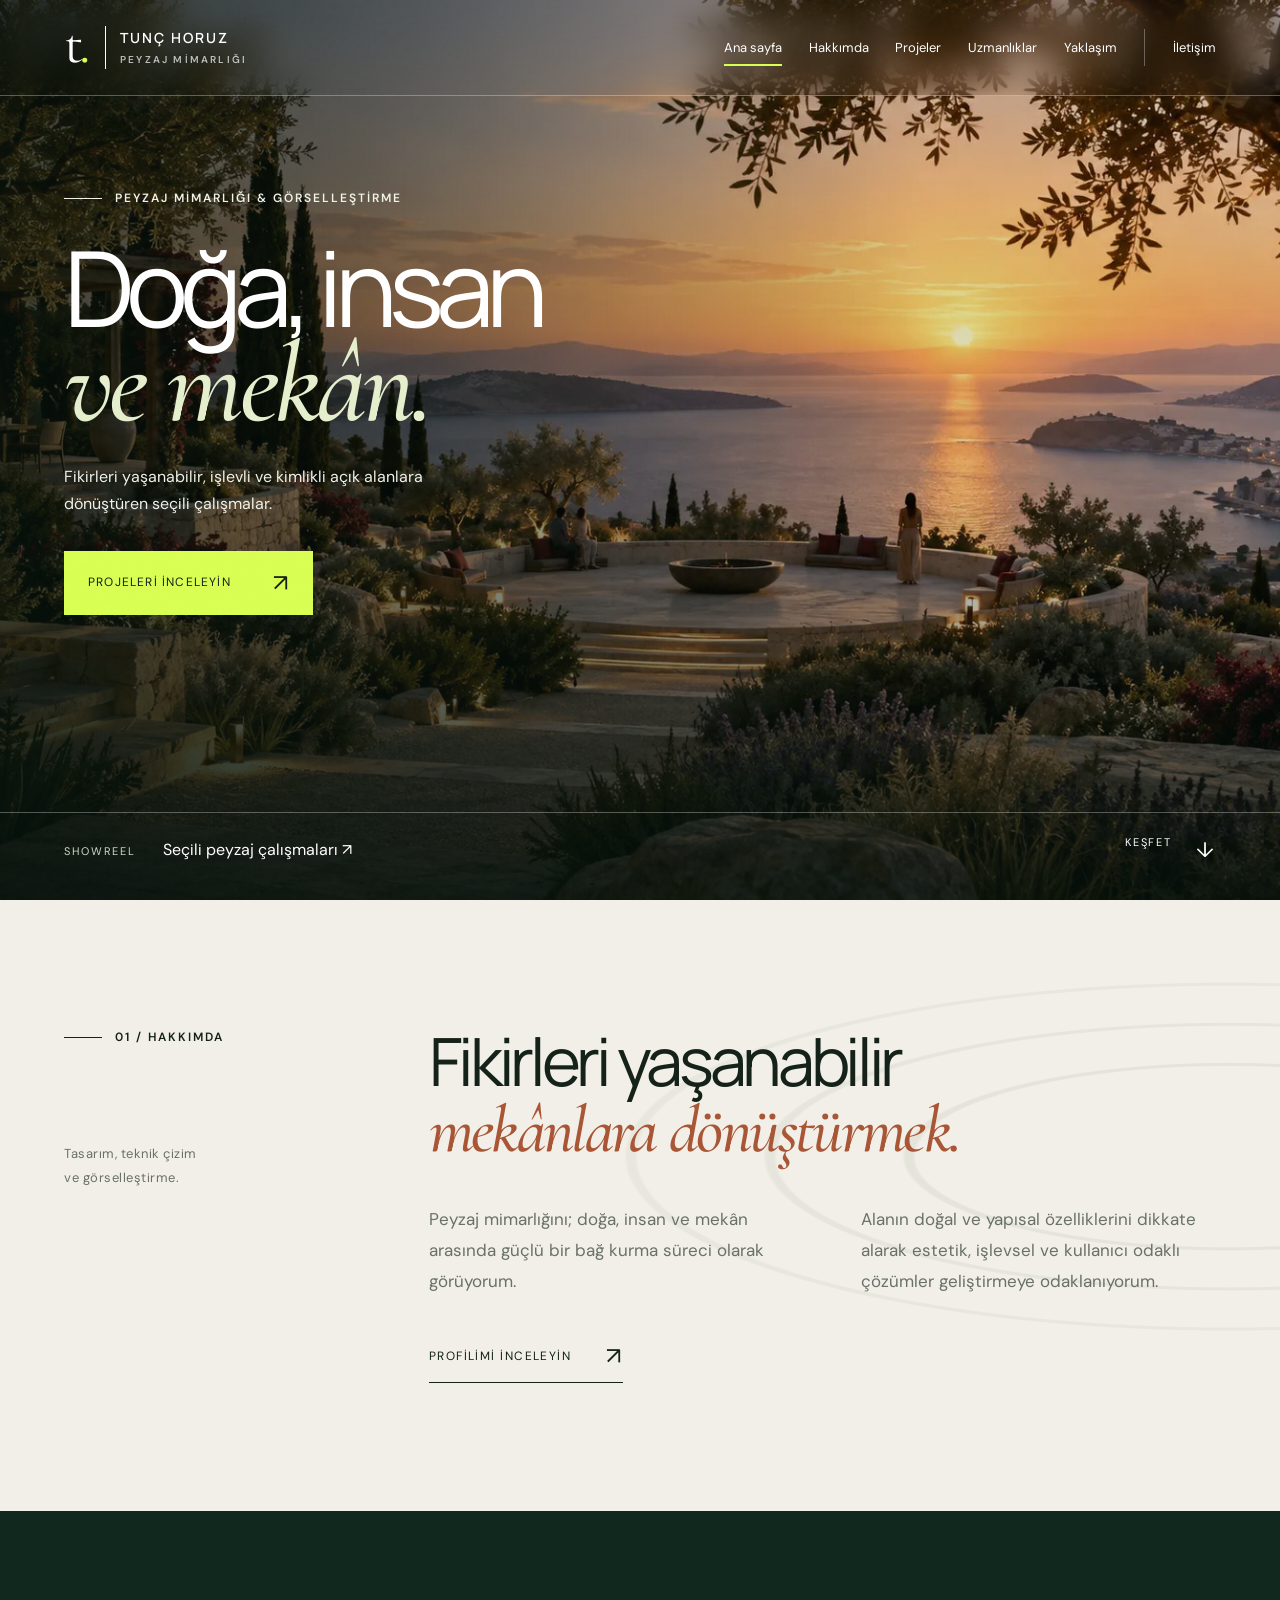
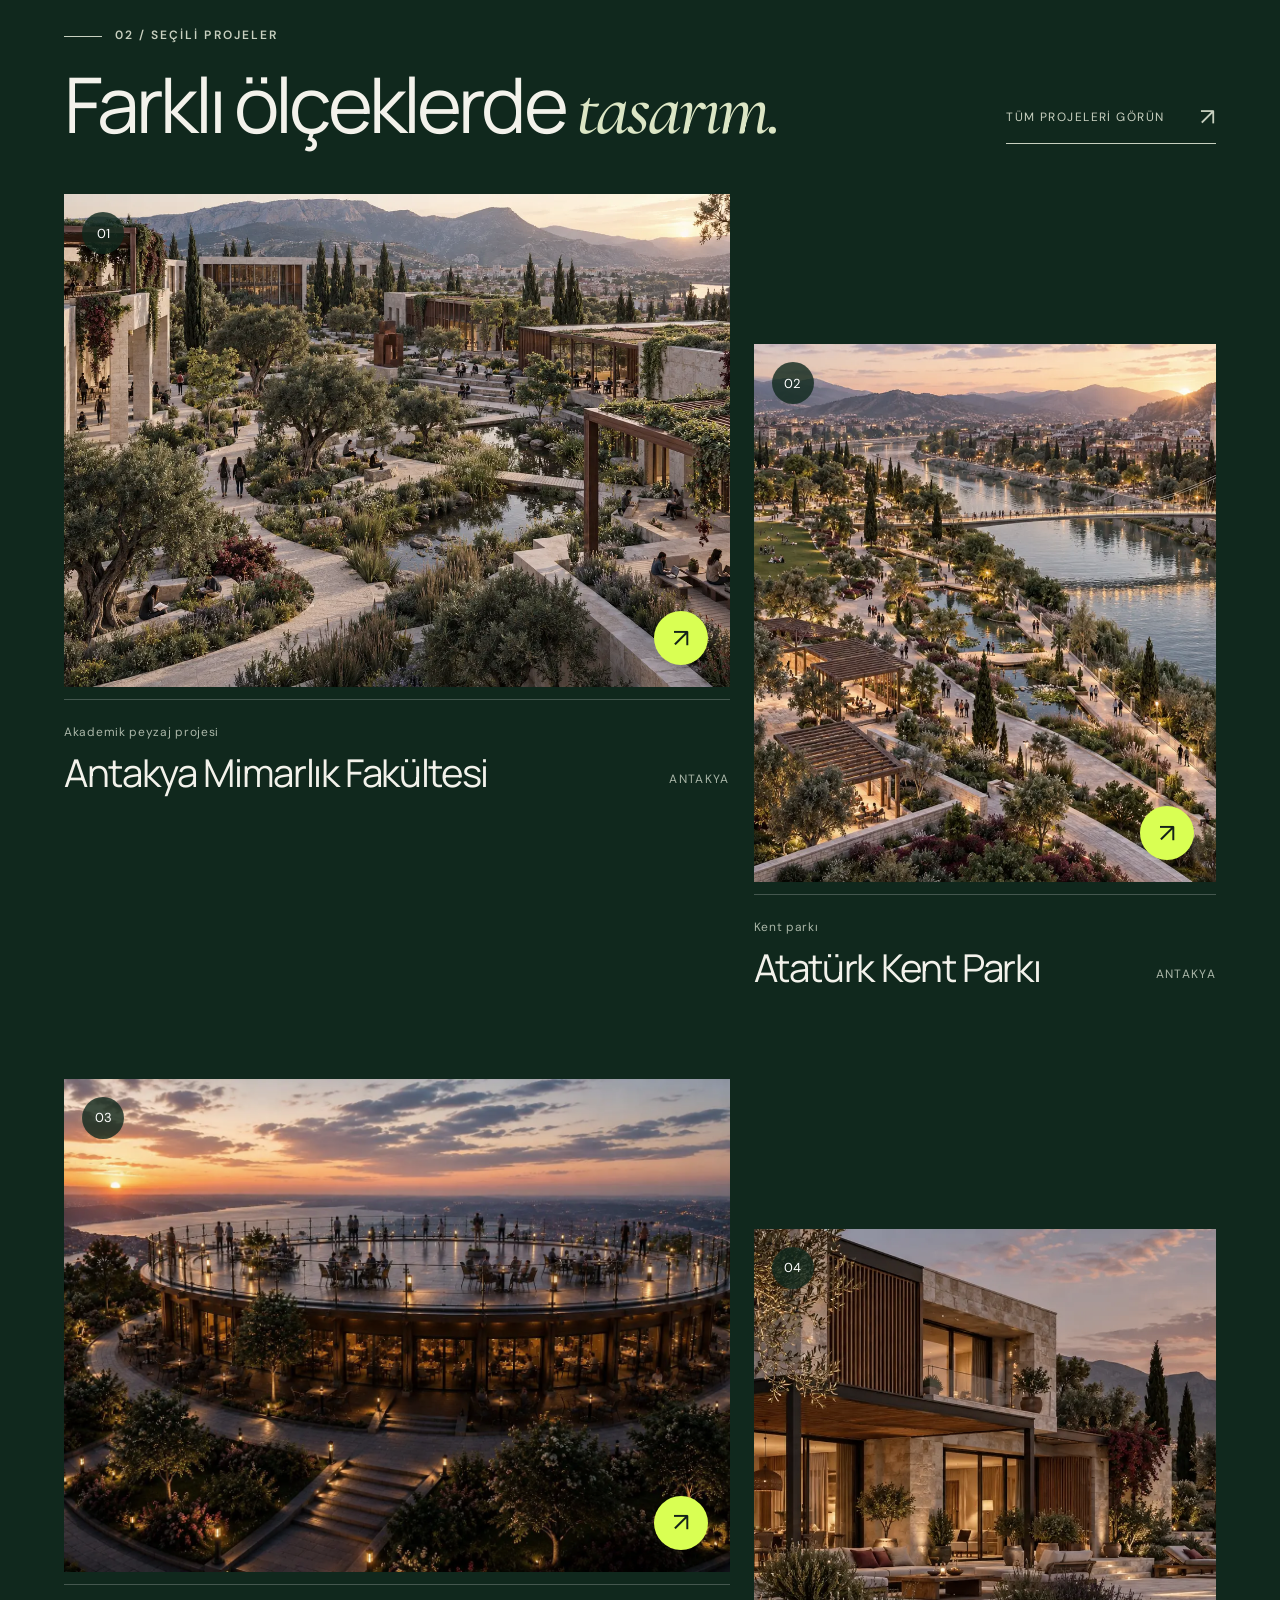
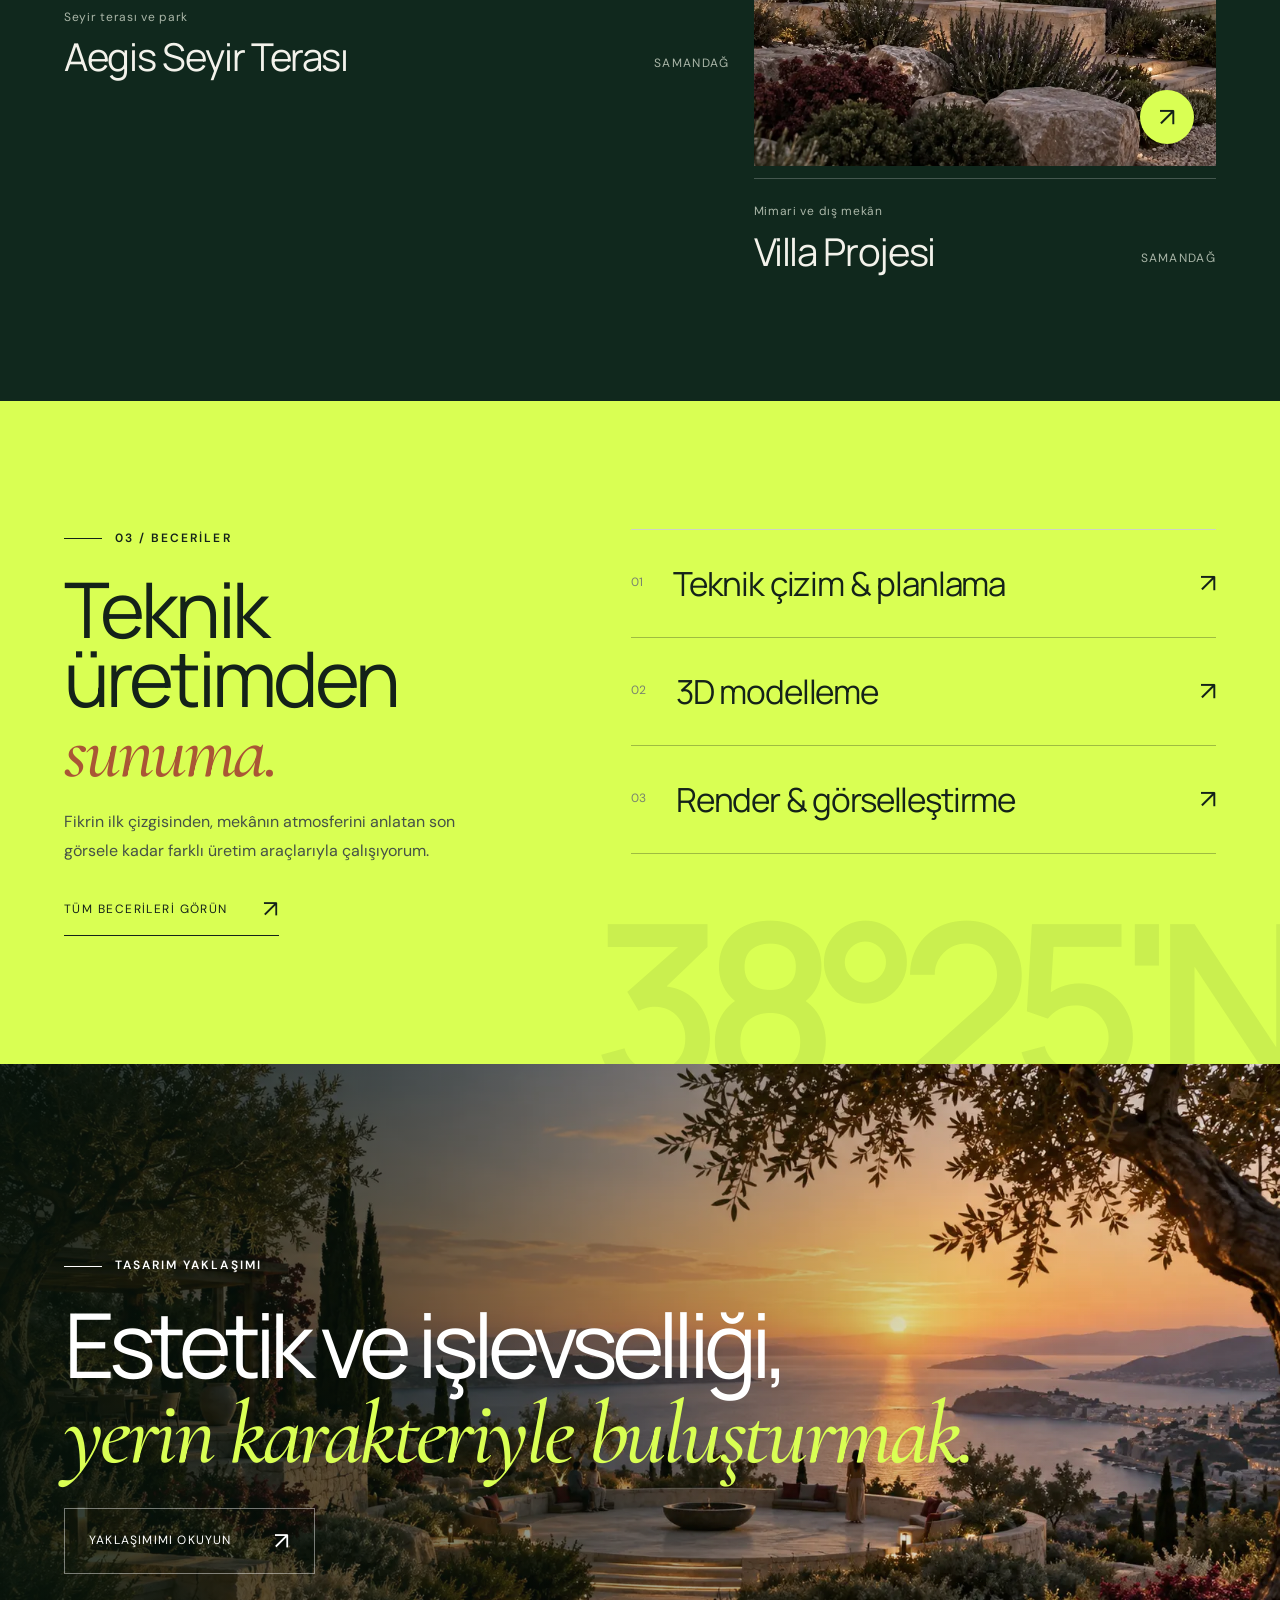
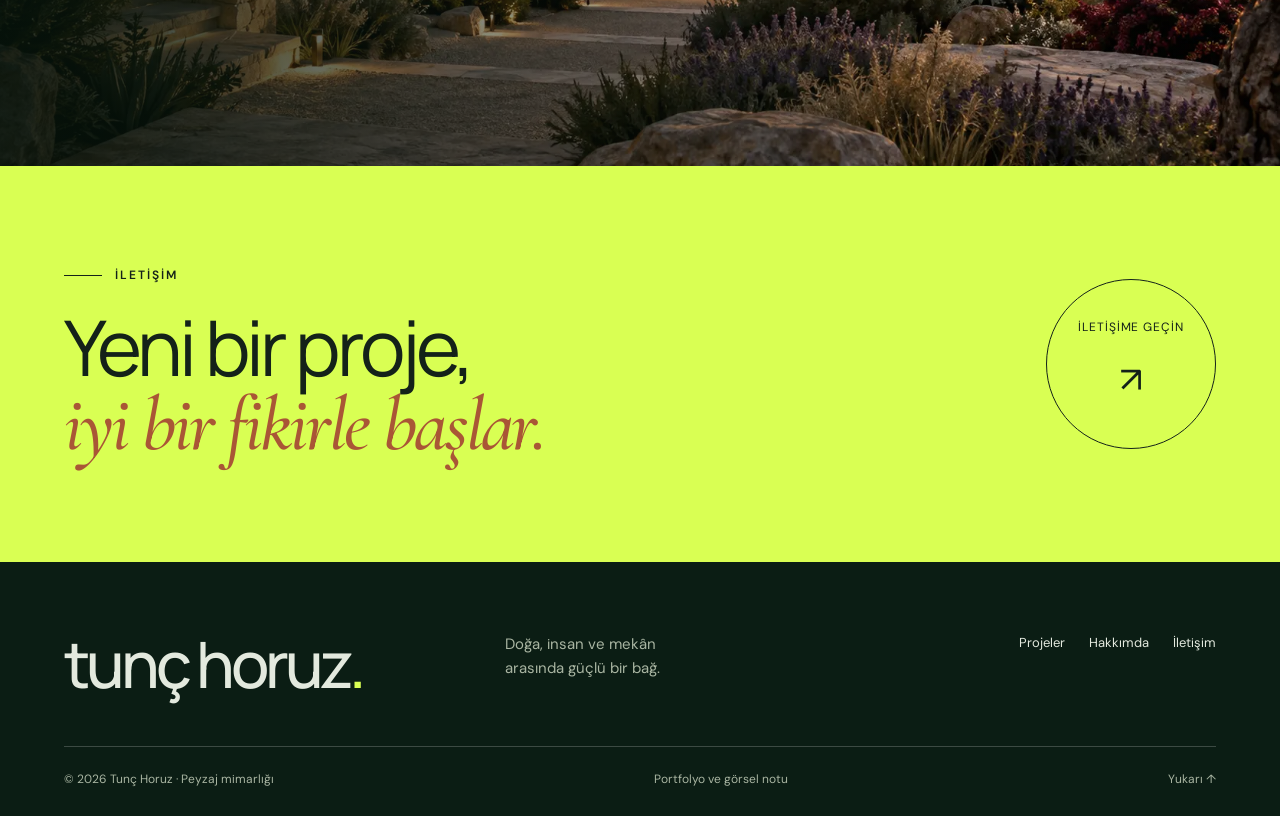
==== commit 64aff2b0: "Özgün Aegis görselleri ve kesintisiz video eklendi" ====
--- a/index.html
+++ b/index.html
@@ -2,12 +2,17 @@
 <html lang="tr"><head><meta charset="utf-8"><meta name="viewport" content="width=device-width,initial-scale=1,viewport-fit=cover"><meta name="theme-color" content="#172b22"><title>Tunç Horuz — Peyzaj Mimarlığı Portfolyosu</title><meta name="description" content="Tunç Horuz'un peyzaj mimarlığı, kamusal alan, kampüs, seyir terası ve mimari görselleştirme projeleri."><link rel="icon" href="assets/favicon.svg"><link rel="stylesheet" href="styles.css"><link rel="stylesheet" href="refined.css"><script defer src="app.js"></script></head>
 <body class="home" id="top"><a class="skip" href="#main">İçeriğe geç</a><header class="site-header"><a class="brand" href="index.html" aria-label="Tunç Horuz ana sayfa"><span class="monogram">t<span>.</span></span><span class="brand-name">TUNÇ HORUZ<small>PEYZAJ MİMARLIĞI</small></span></a><nav id="main-nav" aria-label="Ana menü"><a href="index.html" aria-current="page">Ana sayfa</a><a href="hakkimizda.html">Hakkımda</a><a href="projeler.html">Projeler</a><a href="hizmetler.html">Uzmanlıklar</a><a href="yaklasim.html">Yaklaşım</a><a href="iletisim.html">İletişim</a></nav><button class="menu-button" aria-expanded="false" aria-controls="main-nav" aria-label="Menüyü aç"><span></span><span></span></button></header>
 <main id="main">
-  <section class="hero"><div class="hero-slides"><div class="hero-slide is-active" data-slide="0" aria-hidden="false"><img src="assets/ai-hero-v3.webp" alt="Gün batımında peyzaj içinde seyir terası" loading="eager" decoding="async" fetchpriority="high"></div><div class="hero-slide" data-slide="1" aria-hidden="true"><img src="assets/ai-antakya-fakulte-cover-v3.webp" alt="Antakya Mimarlık Fakültesi peyzaj planı" loading="lazy" decoding="async"></div><div class="hero-slide" data-slide="2" aria-hidden="true"><img src="assets/ai-aegis-cover-v3.webp" alt="Aegis Seyir Terası gece görünümü" loading="lazy" decoding="async"></div></div><div class="hero-overlay"></div><div class="hero-copy wrap"><p class="eyebrow"><span></span>PEYZAJ MİMARLIĞI & GÖRSELLEŞTİRME</p><h1>Doğa, insan<br><em>ve mekân.</em></h1><p>Fikirleri yaşanabilir, işlevli ve kimlikli açık alanlara dönüştüren seçili çalışmalar.</p><a class="button button-light" href="projeler.html">Projeleri inceleyin<span aria-hidden="true">↗</span></a></div><div class="hero-bottom wrap"><div class="hero-location"><span>ÖNE ÇIKAN</span><a id="hero-project" href="hakkimizda.html">Tunç Horuz ↗</a></div><div class="hero-controls"><button data-slide-prev aria-label="Önceki çalışma">←</button><span id="hero-count" aria-live="polite">01 <i>/ 03</i></span><button data-slide-next aria-label="Sonraki çalışma">→</button></div><a class="scroll-link" href="#studio">KEŞFET <span>↓</span></a></div></section>
+  <section class="hero hero--film">
+    <div class="hero-film-wrap" aria-hidden="true"><video class="hero-film" autoplay muted loop playsinline preload="auto" poster="assets/ai-hero-v3.webp"><source src="assets/hero-showreel-v2.mp4" type="video/mp4"></video></div>
+    <div class="hero-overlay"></div>
+    <div class="hero-copy wrap"><p class="eyebrow"><span></span>PEYZAJ MİMARLIĞI & GÖRSELLEŞTİRME</p><h1>Doğa, insan<br><em>ve mekân.</em></h1><p>Fikirleri yaşanabilir, işlevli ve kimlikli açık alanlara dönüştüren seçili çalışmalar.</p><a class="button button-light" href="projeler.html">Projeleri inceleyin<span aria-hidden="true">↗</span></a></div>
+    <div class="hero-bottom wrap"><div class="hero-location"><span>SHOWREEL</span><a href="projeler.html">Seçili peyzaj çalışmaları ↗</a></div><a class="scroll-link" href="#studio">KEŞFET <span>↓</span></a></div>
+  </section>
   <section class="home-intro wrap section" id="studio"><div><p class="eyebrow"><span></span>01 / HAKKIMDA</p><p class="side-note">Tasarım, teknik çizim<br>ve görselleştirme.</p></div><div><h2>Fikirleri yaşanabilir<br><em>mekânlara dönüştürmek.</em></h2><div class="intro-columns"><p>Peyzaj mimarlığını; doğa, insan ve mekân arasında güçlü bir bağ kurma süreci olarak görüyorum.</p><p>Alanın doğal ve yapısal özelliklerini dikkate alarak estetik, işlevsel ve kullanıcı odaklı çözümler geliştirmeye odaklanıyorum.</p></div><a class="line-link" href="hakkimizda.html">Profilimi inceleyin<span aria-hidden="true">↗</span></a></div></section>
   <section class="selected wrap section"><div class="section-title"><div><p class="eyebrow"><span></span>02 / SEÇİLİ PROJELER</p><h2>Farklı ölçeklerde <em>tasarım.</em></h2></div><a class="line-link" href="projeler.html">Tüm projeleri görün<span aria-hidden="true">↗</span></a></div><div class="selected-grid">
     <article class="project-card"><a href="proje-antakya-mimarlik-fakultesi.html" class="card-image"><img src="assets/ai-antakya-fakulte-cover-v3.webp" alt="Antakya Mimarlık Fakültesi peyzaj planı" loading="lazy" decoding="async"><span class="card-number">01</span><span class="card-arrow"><span aria-hidden="true">↗</span></span></a><div class="card-caption"><div><p>Akademik peyzaj projesi</p><h3><a href="proje-antakya-mimarlik-fakultesi.html">Antakya Mimarlık Fakültesi</a></h3></div><span>ANTAKYA</span></div></article>
     <article class="project-card"><a href="proje-antakya-ataturk-kent-parki.html" class="card-image"><img src="assets/ai-ataturk-kent-parki-cover-v3.webp" alt="Antakya Atatürk Kent Parkı giriş meydanı" loading="lazy" decoding="async"><span class="card-number">02</span><span class="card-arrow"><span aria-hidden="true">↗</span></span></a><div class="card-caption"><div><p>Kent parkı</p><h3><a href="proje-antakya-ataturk-kent-parki.html">Atatürk Kent Parkı</a></h3></div><span>ANTAKYA</span></div></article>
-    <article class="project-card"><a href="proje-aegis-seyir-terasi.html" class="card-image"><img src="assets/ai-aegis-cover-v3.webp" alt="Aegis Seyir Terası gece görünümü" loading="lazy" decoding="async"><span class="card-number">03</span><span class="card-arrow"><span aria-hidden="true">↗</span></span></a><div class="card-caption"><div><p>Seyir terası ve park</p><h3><a href="proje-aegis-seyir-terasi.html">Aegis Seyir Terası</a></h3></div><span>SAMANDAĞ</span></div></article>
+    <article class="project-card"><a href="proje-aegis-seyir-terasi.html" class="card-image"><img src="assets/aegis-user-main-terrace-sunset.webp" alt="Aegis Seyir Terası gün batımı görünümü" loading="lazy" decoding="async"><span class="card-number">03</span><span class="card-arrow"><span aria-hidden="true">↗</span></span></a><div class="card-caption"><div><p>Seyir terası ve park</p><h3><a href="proje-aegis-seyir-terasi.html">Aegis Seyir Terası</a></h3></div><span>SAMANDAĞ</span></div></article>
     <article class="project-card"><a href="proje-villa.html" class="card-image"><img src="assets/ai-villa-cover-v3.webp" alt="Villa projesi dış cephe görünümü" loading="lazy" decoding="async"><span class="card-number">04</span><span class="card-arrow"><span aria-hidden="true">↗</span></span></a><div class="card-caption"><div><p>Mimari ve dış mekân</p><h3><a href="proje-villa.html">Villa Projesi</a></h3></div><span>SAMANDAĞ</span></div></article>
   </div></section>
   <section class="home-services section"><div class="service-layout wrap"><div><p class="eyebrow"><span></span>03 / BECERİLER</p><h2>Teknik üretimden<br><em>sunuma.</em></h2><p>Fikrin ilk çizgisinden, mekânın atmosferini anlatan son görsele kadar farklı üretim araçlarıyla çalışıyorum.</p><a class="line-link" href="hizmetler.html">Tüm becerileri görün<span aria-hidden="true">↗</span></a></div><div><a class="service-row" href="hizmetler.html"><span>01</span><h3>Teknik çizim & planlama</h3><span>↗</span></a><a class="service-row" href="hizmetler.html"><span>02</span><h3>3D modelleme</h3><span>↗</span></a><a class="service-row" href="hizmetler.html"><span>03</span><h3>Render & görselleştirme</h3><span>↗</span></a></div></div></section>
--- a/refined.css
+++ b/refined.css
@@ -167,7 +167,6 @@
   .hero-controls{flex-shrink:0}
   .hero-slide img[src$="ai-hero-v3.webp"]{object-position:58% center}
   .hero-slide img[src$="ai-antakya-fakulte-cover-v3.webp"]{object-position:53% center}
-  .hero-slide img[src$="ai-aegis-cover-v3.webp"]{object-position:55% center}
   .section{padding-top:clamp(64px,18vw,88px);padding-bottom:clamp(64px,18vw,88px)}
   .page-mast h1,.project-mast h1,.next-project h2{hyphens:auto;overflow-wrap:break-word}
   .project-mast .back-link{margin-bottom:36px}
@@ -208,3 +207,21 @@
   .home .hero{height:auto;min-height:560px}.hero-copy{padding-top:110px;padding-bottom:150px}
   #main-nav{padding-top:max(88px,calc(70px + env(safe-area-inset-top)));justify-content:flex-start}#main-nav a{font-size:26px;min-height:44px;padding-block:7px}
 }
+
+/* Cinematic home hero */
+.hero-film-wrap{position:absolute;inset:0;z-index:-3;overflow:hidden;background:#102019 url("assets/ai-hero-v3.webp") center/cover no-repeat}
+.hero-film{width:100%;height:100%;display:block;object-fit:cover;object-position:50% center;animation:hero-film-reveal 1.2s ease both}
+.hero--film .hero-overlay{background:linear-gradient(90deg,rgba(6,18,11,.75),rgba(6,18,11,.12) 72%),linear-gradient(0deg,rgba(6,18,11,.78),transparent 45%)}
+@keyframes hero-film-reveal{from{opacity:0;transform:scale(1.025)}to{opacity:1;transform:none}}
+
+@media(max-width:720px){
+  .hero-film{object-position:56% center}
+}
+@media(prefers-reduced-motion:reduce){.hero-film{animation:none}}
+
+/* Aegis project gallery — original portfolio work */
+.project-gallery{max-width:none;padding:120px var(--gutter);background:var(--forest);color:#f4f2ea}
+.project-gallery>.wrap{padding:0}.project-gallery-head{display:grid;grid-template-columns:1.3fr .7fr;gap:8vw;align-items:end;margin-bottom:54px}
+.project-gallery-head h2{font-size:clamp(48px,6vw,92px);line-height:.94}.project-gallery-head h2 em{color:var(--accent)}.project-gallery-head>p{color:#b6c0b4;max-width:430px}
+.project-gallery-grid{display:grid;grid-template-columns:repeat(2,minmax(0,1fr));gap:18px}.project-gallery-item{height:auto;aspect-ratio:16/10;background:#0b1d14}.project-gallery-item--wide{grid-column:1/-1;aspect-ratio:16/7}.project-gallery-item img{width:100%;height:100%;object-fit:cover}.project-gallery-item>span{background:rgba(217,255,83,.94)}
+@media(max-width:720px){.project-gallery{padding:76px var(--gutter)}.project-gallery-head{grid-template-columns:1fr;gap:24px;margin-bottom:34px}.project-gallery-head h2{font-size:clamp(40px,12vw,58px)}.project-gallery-grid{grid-template-columns:1fr;gap:12px}.project-gallery-item,.project-gallery-item--wide{grid-column:auto;aspect-ratio:4/3}.project-gallery-item--wide:first-child{aspect-ratio:4/5}}
